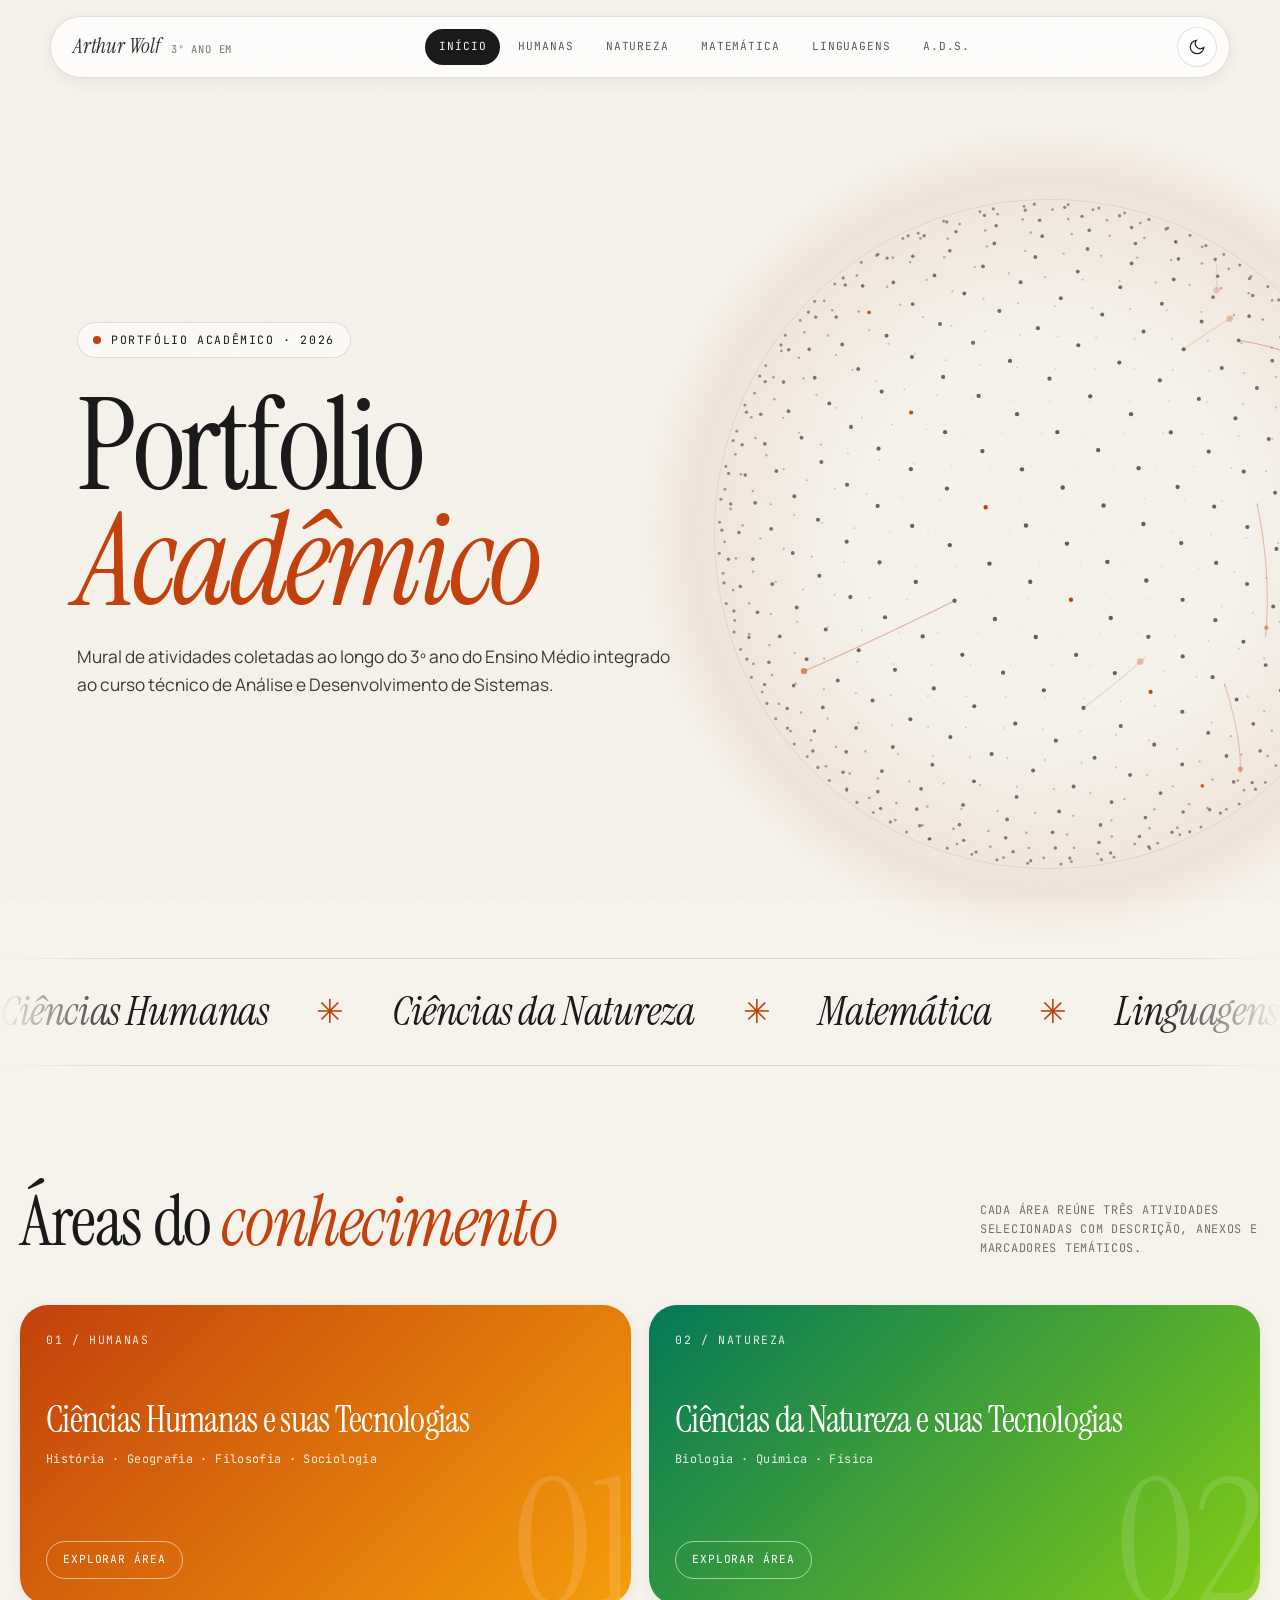
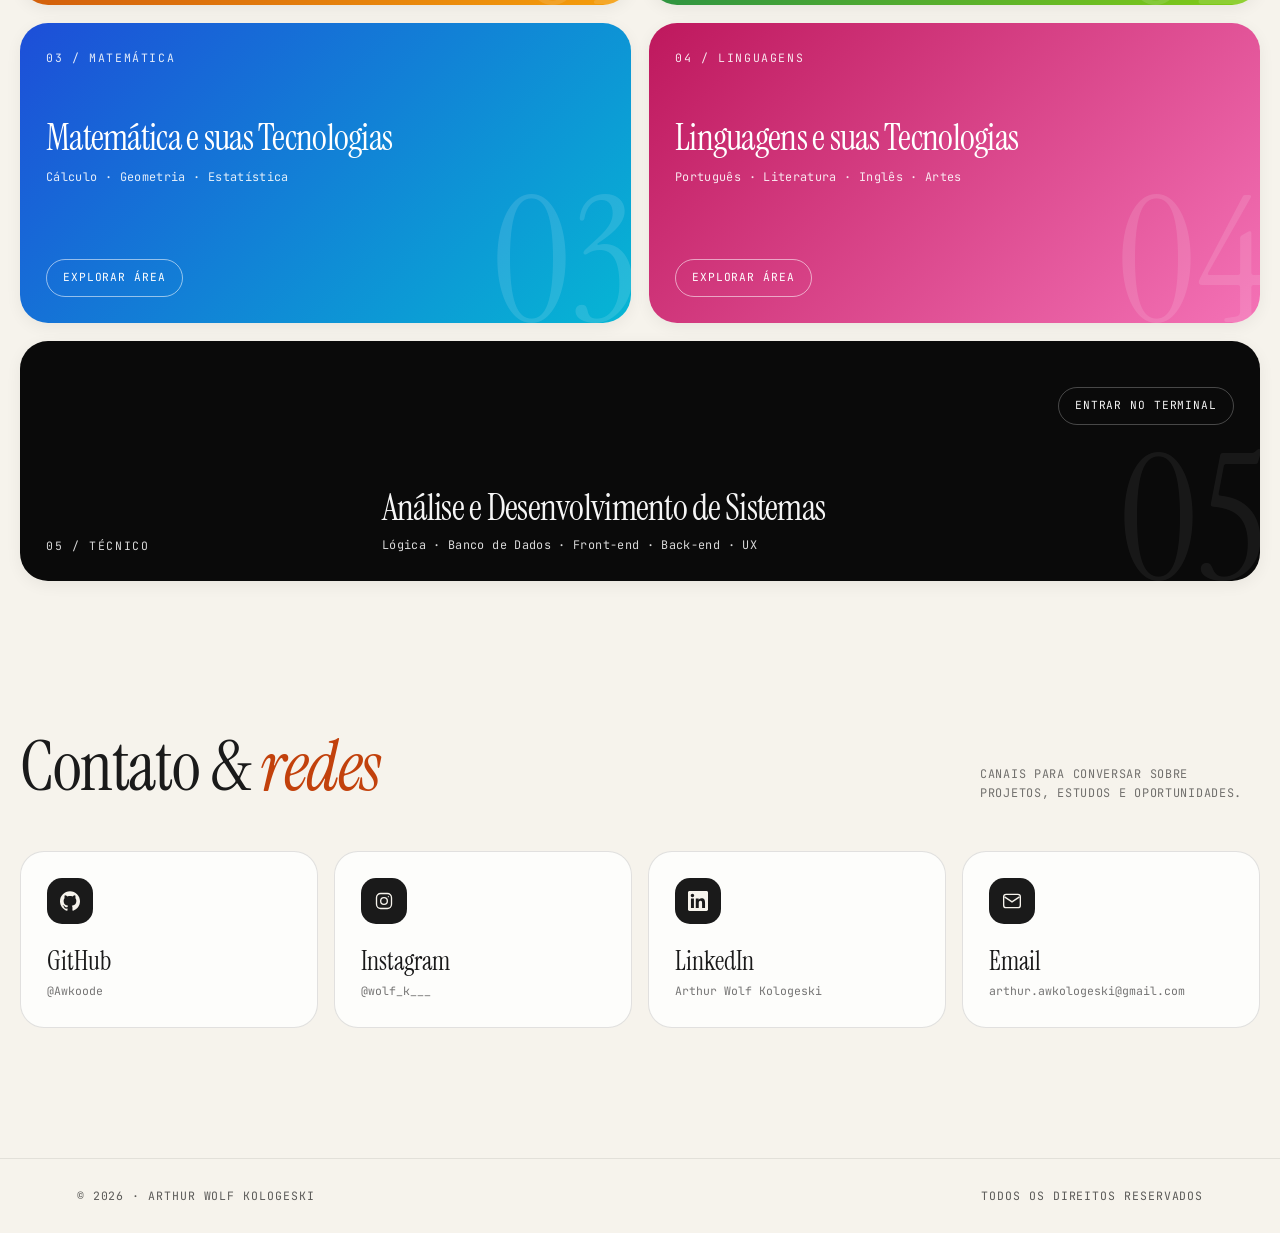
==== index.html @ 04976971 "altera" ====
<!doctype html>
<html lang="pt-BR">
<head>
<meta charset="utf-8" />
<meta name="viewport" content="width=device-width,initial-scale=1" />
<script>document.documentElement.classList.add('is-entering');</script>
<title>Portfólio — Arthur Wolf</title>
<meta name="description" content="Portfólio acadêmico do 3º ano do Ensino Médio com integração técnica em Análise e Desenvolvimento de Sistemas." />
<link rel="preconnect" href="https://fonts.googleapis.com">
<link rel="preconnect" href="https://fonts.gstatic.com" crossorigin>
<link href="https://fonts.googleapis.com/css2?family=Instrument+Serif:ital@0;1&family=Manrope:wght@300..800&family=JetBrains+Mono:wght@300..600&display=swap" rel="stylesheet">
<link rel="stylesheet" href="index.css" />
</head>
<body>
<div class="curtain" aria-hidden="true"><span></span><span></span><span></span><span></span><span></span><span></span></div>
<div class="scroll-progress" aria-hidden="true"></div>
<div class="cursor-glow" aria-hidden="true"></div>
<header class="site-header" id="header">
  <a href="index.html" class="brand"><span class="owner" style="font-family:inherit;opacity:.9">Arthur Wolf</span><span>3º ano EM</span></a>
  <button class="nav-toggle" id="nav-toggle" aria-label="Menu">[ menu ]</button>
  <nav class="nav" id="nav">
    <a href="index.html" class="active">início</a>
    <a href="humanas.html">humanas</a>
    <a href="natureza.html">natureza</a>
    <a href="matematica.html">matemática</a>
    <a href="linguagens.html">linguagens</a>
    <a href="ads.html">A.D.S.</a>
  </nav>
</header>

<main>
  <section class="hero">
    <div class="eyebrow reveal">Portfólio Acadêmico · 2026</div>
    <div id="globe-container">
    </div>
    <h1 class="reveal">Portfolio <em>Acadêmico</em><br/></h1>
    <p class="lead reveal">Mural de atividades coletadas ao longo do 3º ano do Ensino Médio integrado ao curso técnico de Análise e Desenvolvimento de Sistemas.</p>
    <div class="meta reveal">
    </div>
  </section>

  <div class="marquee" aria-hidden="true"><div class="marquee-track"><span>Ciências Humanas</span><span>Ciências da Natureza</span><span>Matemática</span><span>Linguagens</span><span>Análise e Desenvolvimento de Sistemas</span><span>Ciências Humanas</span><span>Ciências da Natureza</span><span>Matemática</span><span>Linguagens</span><span>Análise e Desenvolvimento de Sistemas</span></div></div>
  <section class="areas container">
    <div class="areas-head">
      <h2 class="reveal">Áreas do <em>conhecimento</em></h2>
      <p class="mono reveal" style="max-width:280px;opacity:.6">Cada área reúne três atividades selecionadas com descrição, anexos e marcadores temáticos.</p>
    </div>

    <div class="areas-grid">
      <a class="area-card reveal" href="humanas.html" style="--card-gradient:linear-gradient(135deg,#c2410c,#f59e0b);" data-n="01">
        <div class="num">01 / Humanas</div>
        <div>
          <h3>Ciências Humanas e suas Tecnologias</h3>
          <div class="disciplines">História · Geografia · Filosofia · Sociologia</div>
        </div>
        <span class="go">explorar área</span>
      </a>
      <a class="area-card reveal" href="natureza.html" style="--card-gradient:linear-gradient(135deg,#047857,#84cc16);" data-n="02">
        <div class="num">02 / Natureza</div>
        <div>
          <h3>Ciências da Natureza e suas Tecnologias</h3>
          <div class="disciplines">Biologia · Química · Física</div>
        </div>
        <span class="go">explorar área</span>
      </a>
      <a class="area-card reveal" href="matematica.html" style="--card-gradient:linear-gradient(135deg,#1d4ed8,#06b6d4);" data-n="03">
        <div class="num">03 / Matemática</div>
        <div>
          <h3>Matemática e suas Tecnologias</h3>
          <div class="disciplines">Cálculo · Geometria · Estatística</div>
        </div>
        <span class="go">explorar área</span>
      </a>
      <a class="area-card reveal" href="linguagens.html" style="--card-gradient:linear-gradient(135deg,#be185d,#f472b6);" data-n="04">
        <div class="num">04 / Linguagens</div>
        <div>
          <h3>Linguagens e suas Tecnologias</h3>
          <div class="disciplines">Português · Literatura · Inglês · Artes</div>
        </div>
        <span class="go">explorar área</span>
      </a>
      <a class="area-card featured reveal" href="ads.html" data-n="05">
        <div class="num">05 / Técnico</div>
        <div>
          <h3>Análise e Desenvolvimento de Sistemas</h3>
          <div class="disciplines">Lógica · Banco de Dados · Front-end · Back-end · UX</div>
        </div>
        <span class="go">entrar no terminal</span>
      </a>
    </div>
  </section>
  <section class="contact container" id="contato">
    <div class="areas-head">
      <h2 class="reveal">Contato & <em>redes</em></h2>
      <p class="mono reveal" style="max-width:280px;opacity:.6">Canais para conversar sobre projetos, estudos e oportunidades.</p>
    </div>

    <div class="contact-grid">
      <a class="contact-card reveal" href="https://github.com/Awkoode" target="_blank" rel="noopener noreferrer">
        <span class="contact-icon">
          <svg viewBox="0 0 24 24" fill="currentColor" aria-hidden="true"><path d="M12 .297c-6.63 0-12 5.373-12 12 0 5.303 3.438 9.8 8.205 11.385.6.113.82-.258.82-.577 0-.285-.01-1.04-.015-2.04-3.338.724-4.042-1.61-4.042-1.61C4.422 18.07 3.633 17.7 3.633 17.7c-1.087-.744.084-.729.084-.729 1.205.084 1.838 1.236 1.838 1.236 1.07 1.835 2.809 1.305 3.495.998.108-.776.417-1.305.76-1.605-2.665-.3-5.466-1.332-5.466-5.93 0-1.31.465-2.38 1.235-3.22-.135-.303-.54-1.523.105-3.176 0 0 1.005-.322 3.3 1.23.96-.267 1.98-.399 3-.405 1.02.006 2.04.138 3 .405 2.28-1.552 3.285-1.23 3.285-1.23.645 1.653.24 2.873.12 3.176.765.84 1.23 1.91 1.23 3.22 0 4.61-2.805 5.625-5.475 5.92.42.36.81 1.096.81 2.22 0 1.606-.015 2.896-.015 3.286 0 .315.21.69.825.57C20.565 22.092 24 17.592 24 12.297c0-6.627-5.373-12-12-12"/></svg>
        </span>
        <strong>GitHub</strong>
        <span class="handle">@Awkoode</span>
      </a>

      <a class="contact-card reveal" href="https://www.instagram.com/wolf_k___/?hl=pt-br" target="_blank" rel="noopener noreferrer">
        <span class="contact-icon">
          <svg viewBox="0 0 24 24" fill="none" stroke="currentColor" stroke-width="1.6" aria-hidden="true"><rect x="3" y="3" width="18" height="18" rx="5"/><circle cx="12" cy="12" r="4"/><circle cx="17.2" cy="6.8" r="0.7" fill="currentColor" stroke="none"/></svg>
        </span>
        <strong>Instagram</strong>
        <span class="handle">@wolf_k___</span>
      </a>

      <a class="contact-card reveal" href="https://www.linkedin.com/in/arthur-wolf-kologeski-373420368?utm_source=share_via&utm_content=profile&utm_medium=member_android" target="_blank" rel="noopener noreferrer">
        <span class="contact-icon">
          <svg viewBox="0 0 24 24" fill="currentColor" aria-hidden="true"><path d="M20.447 20.452h-3.554v-5.569c0-1.328-.027-3.037-1.852-3.037-1.853 0-2.136 1.445-2.136 2.939v5.667H9.351V9h3.414v1.561h.046c.477-.9 1.637-1.85 3.37-1.85 3.601 0 4.267 2.37 4.267 5.455v6.286zM5.337 7.433c-1.144 0-2.063-.926-2.063-2.065 0-1.138.92-2.063 2.063-2.063 1.14 0 2.064.925 2.064 2.063 0 1.139-.925 2.065-2.064 2.065zm1.782 13.019H3.555V9h3.564v11.452zM22.225 0H1.771C.792 0 0 .774 0 1.729v20.542C0 23.227.792 24 1.771 24h20.451C23.2 24 24 23.227 24 22.271V1.729C24 .774 23.2 0 22.222 0h.003z"/></svg>
        </span>
        <strong>LinkedIn</strong>
        <span class="handle">Arthur Wolf Kologeski</span>
      </a>

      <a class="contact-card reveal" href="mailto:arthur.awkologeski@gmail.com">
        <span class="contact-icon">
          <svg viewBox="0 0 24 24" fill="none" stroke="currentColor" stroke-width="1.6" aria-hidden="true"><rect x="2" y="4" width="20" height="16" rx="3"/><path d="m3 7 9 6 9-6"/></svg>
        </span>
        <strong>Email</strong>
        <span class="handle">arthur.awkologeski@gmail.com</span>
      </a>
    </div>
  </section>
</main>

<footer class="site-footer">
  <div>© 2026 · Arthur Wolf Kologeski</div>
  <div>Todos os direitos reservados</div>
</footer>

<script src="engine.js"></script>
<script src="field.js"></script>
</body>
</html>
---- index.css ----
/* =====================================================================
   Portfólio · v2 "Atelier Editorial"
   Paleta original preservada: creme #f6f3ec · tinta #1a1a1a ·
   acentos por área (humanas, natureza, matemática, linguagens, A.D.S.)
   Tipografia: Instrument Serif (display) · Manrope (texto) · JetBrains Mono
   ===================================================================== */

/* ---------- 1. Design tokens ---------- */
:root {
  --bg: #f6f3ec;
  --bg-soft: #efeadd;
  --ink: #1a1a1a;
  --ink-soft: #3a3a3a;
  --muted: #6b6b6b;
  --line: rgba(20, 20, 20, 0.12);
  --glass: rgba(255, 255, 255, 0.55);
  --glass-strong: rgba(255, 255, 255, 0.78);
  --shadow-sm: 0 4px 16px rgba(20, 20, 20, 0.06);
  --shadow-md: 0 14px 40px rgba(20, 20, 20, 0.1);
  --shadow-lg: 0 28px 70px rgba(20, 20, 20, 0.18);
  --radius: 22px;

  --font-display: "Instrument Serif", "Times New Roman", serif;
  --font-body: "Manrope", system-ui, -apple-system, "Segoe UI", sans-serif;
  --font-mono: "JetBrains Mono", ui-monospace, SFMono-Regular, Menlo, monospace;

  --ease: cubic-bezier(0.2, 0.7, 0.1, 1);
  --ease-out-expo: cubic-bezier(0.16, 1, 0.3, 1);
  --ease-spring: cubic-bezier(0.34, 1.56, 0.64, 1);

  /* Paleta por área (idêntica à original) */
  --humanas-1: #c2410c;   --humanas-2: #f59e0b;
  --natureza-1: #047857;  --natureza-2: #84cc16;
  --matematica-1: #1d4ed8; --matematica-2: #06b6d4;
  --linguagens-1: #be185d; --linguagens-2: #f472b6;

  --accent: #c2410c;
  --accent-2: #f59e0b;
}

/* ---------- 2. Reset & base ---------- */
*, *::before, *::after { box-sizing: border-box; margin: 0; padding: 0; }
html { scroll-behavior: smooth; -webkit-text-size-adjust: 100%; }
body {
  font-family: var(--font-body);
  background: var(--bg);
  color: var(--ink);
  line-height: 1.6;
  overflow-x: hidden;
  -webkit-font-smoothing: antialiased;
  transition: background-color 0.6s var(--ease), color 0.6s var(--ease);
}
a { color: inherit; text-decoration: none; }
img { max-width: 100%; display: block; }
button { font: inherit; }

/* grão de papel sobre tudo */
body::before {
  content: "";
  position: fixed;
  inset: 0;
  pointer-events: none;
  z-index: 1;
  opacity: 0.05;
  background-image: url("data:image/svg+xml;utf8,<svg xmlns='http://www.w3.org/2000/svg' width='160' height='160'><filter id='n'><feTurbulence type='fractalNoise' baseFrequency='.9' numOctaves='2' stitchTiles='stitch'/></filter><rect width='100%' height='100%' filter='url(%23n)'/></svg>");
}

h1, h2, h3, h4 { font-family: var(--font-display); font-weight: 400; letter-spacing: -0.02em; line-height: 1.02; }
.mono, .label, .tag, code {
  font-family: var(--font-mono);
  font-size: 0.74rem;
  letter-spacing: 0.06em;
  text-transform: uppercase;
}

/* ---------- 3. Camadas globais: cortina, progresso, brilho do cursor ---------- */
.curtain {
  position: fixed;
  inset: 0;
  z-index: 999;
  display: grid;
  grid-template-columns: repeat(6, 1fr);
  pointer-events: none;
}
.curtain span {
  transform: scaleY(0);
  transform-origin: bottom;
  background: linear-gradient(180deg, var(--accent), var(--accent-2));
}
.curtain span:nth-child(2n) { background: var(--ink); }
.curtain span:nth-child(3n) { background: var(--accent-2); }

.scroll-progress {
  position: fixed;
  left: 0; top: 0;
  height: 2px;
  width: 100%;
  transform-origin: 0 50%;
  transform: scaleX(0);
  background: linear-gradient(90deg, var(--accent), var(--accent-2));
  z-index: 200;
}
.cursor-glow {
  position: fixed;
  left: 0; top: 0;
  width: 460px; height: 460px;
  margin: -230px 0 0 -230px;
  border-radius: 50%;
  background: radial-gradient(closest-side, color-mix(in srgb, var(--accent) 20%, transparent), transparent 70%);
  pointer-events: none;
  z-index: 0;
  will-change: transform;
  opacity: 0.9;
}

/* ---------- 4. Cabeçalho flutuante ---------- */
.site-header {
  position: fixed;
  top: 16px;
  left: 0; right: 0;
  margin: 0 auto;
  width: min(1180px, calc(100% - 32px));
  z-index: 100;
  display: flex;
  align-items: center;
  justify-content: space-between;
  gap: 16px;
  padding: 10px 12px 10px 22px;
  border-radius: 999px;
  background: var(--glass-strong);
  backdrop-filter: blur(20px) saturate(160%);
  -webkit-backdrop-filter: blur(20px) saturate(160%);
  border: 1px solid var(--line);
  box-shadow: var(--shadow-sm);
  transition: box-shadow 0.5s var(--ease), background-color 0.5s var(--ease), transform 0.6s var(--ease-out-expo);
  animation: headerIn 1.1s var(--ease-out-expo) both 0.15s;
}
.site-header.scrolled { box-shadow: var(--shadow-md); }
.site-header.scrolled .brand { font-size: 1.15rem; }

.brand {
  display: flex;
  align-items: baseline;
  gap: 10px;
  font-family: var(--font-display);
  font-style: italic;
  font-size: 1.32rem;
  letter-spacing: -0.01em;
  transition: font-size 0.4s var(--ease);
  white-space: nowrap;
}
.brand span:not(.owner) {
  font-family: var(--font-mono);
  font-style: normal;
  font-size: 0.66rem;
  opacity: 0.6;
  text-transform: uppercase;
  letter-spacing: 0.08em;
}

.nav { display: flex; gap: 4px; position: relative; }
.nav a {
  position: relative;
  z-index: 1;
  padding: 9px 14px;
  border-radius: 999px;
  font-family: var(--font-mono);
  font-size: 0.7rem;
  text-transform: uppercase;
  letter-spacing: 0.08em;
  opacity: 0.72;
  transition: opacity 0.25s, color 0.35s var(--ease);
}
.nav a::before {
  content: "";
  position: absolute;
  inset: 0;
  z-index: -1;
  border-radius: inherit;
  background: var(--ink);
  transform: scale(0.6);
  opacity: 0;
  transition: transform 0.5s var(--ease-spring), opacity 0.3s var(--ease);
}
.nav a:hover, .nav a.active { opacity: 1; color: var(--bg); }
.nav a:hover::before, .nav a.active::before { transform: scale(1); opacity: 1; }

.nav-toggle {
  display: none;
  background: none;
  border: 1px solid var(--line);
  border-radius: 999px;
  padding: 8px 14px;
  cursor: pointer;
  font-family: var(--font-mono);
  font-size: 0.72rem;
  color: var(--ink);
}

.theme-controls { display: flex; align-items: center; }
.theme-toggle {
  width: 40px; height: 40px;
  border-radius: 50%;
  border: 1px solid var(--line);
  background: var(--glass);
  color: var(--ink);
  display: grid;
  place-items: center;
  cursor: pointer;
  transition: transform 0.6s var(--ease-spring), border-color 0.3s;
}
.theme-toggle:hover { transform: rotate(22deg); border-color: var(--accent); }
.theme-toggle svg { width: 18px; height: 18px; transition: transform 0.6s var(--ease-spring); }
.theme-toggle .icon-sun { display: none; }
body.dark .theme-toggle .icon-sun { display: block; }
body.dark .theme-toggle .icon-moon { display: none; }
.theme-anim, .theme-anim * { transition: background-color 0.6s var(--ease), color 0.6s var(--ease), border-color 0.6s var(--ease) !important; }

/* ---------- 5. Main & utilitários ---------- */
main { padding-top: 120px; position: relative; z-index: 2; }
.container { max-width: 1240px; margin: 0 auto; padding: 0 6vw; }

/* ---------- 6. Hero (página inicial) ---------- */
.hero {
  position: relative;
  isolation: isolate;
  min-height: 92vh;
  display: flex;
  flex-direction: column;
  justify-content: center;
  padding: 40px 6vw 60px;
}
#globe-container {
  position: absolute;
  right: -14vw;
  top: 50%;
  transform: translateY(-50%);
  width: min(80vw, 820px);
  height: min(80vw, 820px);
  z-index: -1;
  pointer-events: none;
  opacity: 0;
  animation: fadeIn 2.2s var(--ease) 0.5s forwards;
}
#globe-container canvas { width: 100%; height: 100%; display: block; }

.eyebrow {
  display: inline-flex;
  align-items: center;
  gap: 10px;
  width: max-content;
  padding: 8px 15px;
  border: 1px solid var(--line);
  border-radius: 999px;
  background: var(--glass);
  font-family: var(--font-mono);
  font-size: 0.72rem;
  text-transform: uppercase;
  letter-spacing: 0.14em;
}
.eyebrow::before {
  content: "";
  width: 8px; height: 8px;
  border-radius: 50%;
  background: var(--accent);
  animation: pulse 2.4s infinite;
}

.hero h1 {
  font-size: clamp(3.6rem, 10vw, 9rem);
  line-height: 0.9;
  letter-spacing: -0.035em;
  margin: 30px 0 24px;
  max-width: 11ch;
}
.hero h1 em { font-style: italic; color: var(--accent); }
.lead {
  font-size: clamp(1rem, 1.35vw, 1.2rem);
  max-width: 54ch;
  color: var(--ink-soft);
}
.hero .meta { margin-top: 28px; }

/* split text (cada letra entra em cascata) */
.split-h { opacity: 1 !important; transform: none !important; filter: none !important; }
.w { display: inline-block; white-space: nowrap; }
.ch { display: inline-block; opacity: 0; transform: translateY(110%) rotate(6deg); }
.split-h.in .ch {
  animation: charIn 1.1s var(--ease-out-expo) both;
  animation-delay: calc(var(--i) * 34ms + 180ms);
}

/* faixa de disciplinas em marquee */
.marquee {
  overflow: hidden;
  margin-top: 10px;
  padding: 20px 0;
  border-block: 1px solid var(--line);
  mask-image: linear-gradient(90deg, transparent, #000 10%, #000 90%, transparent);
  -webkit-mask-image: linear-gradient(90deg, transparent, #000 10%, #000 90%, transparent);
}
.marquee-track {
  display: flex;
  width: max-content;
  animation: marquee 34s linear infinite;
  font-family: var(--font-display);
  font-style: italic;
  font-size: clamp(1.7rem, 3.2vw, 2.7rem);
  letter-spacing: -0.01em;
}
.marquee-track span {
  display: flex;
  align-items: center;
  gap: 48px;
  padding-right: 48px;
  white-space: nowrap;
}
.marquee-track span::after { content: "✳"; font-style: normal; color: var(--accent); font-size: 0.8em; }
.marquee:hover .marquee-track { animation-play-state: paused; }

/* ---------- 7. Áreas (bento) ---------- */
.areas { padding: 120px 0 40px; }
.areas-head {
  display: flex;
  justify-content: space-between;
  align-items: flex-end;
  flex-wrap: wrap;
  gap: 24px;
  margin-bottom: 48px;
}
.areas-head h2 { font-size: clamp(2.6rem, 5.5vw, 4.6rem); }
.areas-head h2 em { font-style: italic; color: var(--accent); }
.areas-head .mono { max-width: 300px; opacity: 0.6; }

.areas-grid {
  display: grid;
  grid-template-columns: repeat(6, 1fr);
  gap: 18px;
}
.area-card {
  position: relative;
  isolation: isolate;
  grid-column: span 3;
  min-height: 300px;
  padding: 26px;
  border-radius: 28px;
  overflow: hidden;
  color: #fff;
  background: var(--card-gradient, linear-gradient(135deg, #c2410c, #f59e0b));
  display: flex;
  flex-direction: column;
  justify-content: space-between;
  box-shadow: var(--shadow-sm);
  transition: transform 0.7s var(--ease-out-expo), box-shadow 0.7s var(--ease);
}
.area-card::before {
  content: "";
  position: absolute;
  inset: 0;
  z-index: -1;
  opacity: 0;
  background: radial-gradient(420px circle at var(--mx, 50%) var(--my, 50%), rgba(255, 255, 255, 0.38), transparent 60%);
  transition: opacity 0.5s var(--ease);
}
.area-card::after {
  content: attr(data-n);
  position: absolute;
  right: -6px;
  bottom: -28px;
  z-index: -1;
  font-family: var(--font-display);
  font-size: 11rem;
  line-height: 1;
  color: rgba(255, 255, 255, 0.12);
  transition: transform 1s var(--ease-out-expo);
}
.area-card:hover { transform: translateY(-6px); box-shadow: var(--shadow-lg); }
.area-card:hover::before { opacity: 1; }
.area-card:hover::after { transform: translateX(-10px) scale(1.06); }
.area-card .num {
  font-family: var(--font-mono);
  font-size: 0.72rem;
  letter-spacing: 0.14em;
  text-transform: uppercase;
  opacity: 0.88;
}
.area-card h3 { font-size: clamp(1.8rem, 2.8vw, 2.5rem); line-height: 1.02; margin: auto 0 12px; }
.area-card .disciplines { font-family: var(--font-mono); font-size: 0.74rem; opacity: 0.88; letter-spacing: 0.03em; }
.area-card .go {
  align-self: flex-start;
  margin-top: 20px;
  padding: 9px 16px;
  border: 1px solid rgba(255, 255, 255, 0.55);
  border-radius: 999px;
  font-family: var(--font-mono);
  font-size: 0.7rem;
  text-transform: uppercase;
  letter-spacing: 0.08em;
  transition: background-color 0.4s var(--ease), color 0.4s var(--ease), transform 0.5s var(--ease-spring);
}
.area-card:hover .go { background: #fff; color: #111; transform: translateX(4px); }

.area-card.featured {
  grid-column: span 6;
  min-height: 240px;
  flex-direction: row;
  align-items: flex-end;
  background: #0a0a0a;
  color: #f5f5f5;
}
.area-card.featured h3 { margin: 0 0 10px; }
.area-card.featured::before { background: radial-gradient(520px circle at var(--mx, 50%) var(--my, 50%), rgba(34, 211, 238, 0.28), transparent 60%); }
.area-card.featured::after { color: rgba(255, 255, 255, 0.06); }
.area-card.featured .go { border-color: rgba(255, 255, 255, 0.25); }
.area-card.featured:hover .go { background: linear-gradient(90deg, #22d3ee, #a78bfa, #f472b6); color: #0a0a0a; }
.area-card.featured > div { max-width: 60ch; }

/* ---------- 8. Contato ---------- */
.contact { padding: 110px 0 130px; }
.contact-grid {
  display: grid;
  grid-template-columns: repeat(4, 1fr);
  gap: 16px;
}
.contact-card {
  position: relative;
  display: flex;
  flex-direction: column;
  gap: 6px;
  padding: 26px;
  border-radius: 24px;
  overflow: hidden;
  background: var(--glass-strong);
  border: 1px solid var(--line);
  transition: transform 0.6s var(--ease-out-expo), border-color 0.4s, box-shadow 0.6s var(--ease);
}
.contact-card::before {
  content: "";
  position: absolute;
  inset: 0;
  z-index: 0;
  opacity: 0;
  background: radial-gradient(260px circle at var(--mx, 50%) var(--my, 50%), color-mix(in srgb, var(--accent) 22%, transparent), transparent 70%);
  transition: opacity 0.4s;
}
.contact-card > * { position: relative; z-index: 1; }
.contact-card:hover { transform: translateY(-5px); border-color: var(--accent); box-shadow: var(--shadow-md); }
.contact-card:hover::before { opacity: 1; }
.contact-icon {
  display: grid;
  place-items: center;
  width: 46px; height: 46px;
  margin-bottom: 18px;
  border-radius: 15px;
  background: var(--ink);
  color: var(--bg);
  transition: transform 0.6s var(--ease-spring);
}
.contact-icon svg { width: 20px; height: 20px; }
.contact-card:hover .contact-icon { transform: rotate(-10deg) scale(1.08); }
.contact-card strong { font-family: var(--font-display); font-weight: 400; font-size: 1.6rem; line-height: 1.1; }
.handle { font-family: var(--font-mono); font-size: 0.72rem; opacity: 0.6; overflow-wrap: anywhere; }

/* ---------- 9. Rodapé ---------- */
.site-footer {
  position: relative;
  z-index: 2;
  display: flex;
  justify-content: space-between;
  flex-wrap: wrap;
  gap: 12px;
  padding: 28px 6vw;
  border-top: 1px solid var(--line);
  font-family: var(--font-mono);
  font-size: 0.72rem;
  text-transform: uppercase;
  letter-spacing: 0.08em;
  opacity: 0.7;
}

/* ---------- 10. Banner das páginas de área ---------- */
.page-banner {
  position: relative;
  isolation: isolate;
  min-height: 62vh;
  padding: 40px 6vw 70px;
  display: flex;
  flex-direction: column;
  justify-content: center;
}
.page-banner::before {
  content: "";
  position: absolute;
  right: -12vw;
  top: -18vw;
  width: 62vw;
  height: 62vw;
  max-width: 860px;
  max-height: 860px;
  border-radius: 50%;
  background: var(--banner-gradient, linear-gradient(135deg, #c2410c, #f59e0b));
  opacity: 0.14;
  filter: blur(48px);
  z-index: -2;
  animation: blob 16s ease-in-out infinite alternate;
}
.page-banner #globe-container {
  position: absolute;
  right: -6vw;
  top: -6vw;
  transform: none;
  width: min(58vw, 560px);
  height: min(58vw, 560px);
  z-index: -1;
  animation-delay: 0.9s;
}
.crumb {
  width: max-content;
  padding: 7px 13px;
  border: 1px solid var(--line);
  border-radius: 999px;
  background: var(--glass);
  font-family: var(--font-mono);
  font-size: 0.7rem;
  text-transform: uppercase;
  letter-spacing: 0.1em;
}
.crumb a { transition: color 0.3s; }
.crumb a:hover { color: var(--accent); }
.page-banner h1 {
  font-size: clamp(3.2rem, 8.5vw, 7.6rem);
  line-height: 0.92;
  letter-spacing: -0.035em;
  max-width: 13ch;
  margin: 22px 0 22px;
}
.page-banner p.lead { max-width: 50ch; }
.disciplines-row { display: flex; flex-wrap: wrap; gap: 10px; margin-top: 28px; }
.chip {
  padding: 9px 16px;
  border: 1px solid var(--line);
  border-radius: 999px;
  background: var(--glass);
  font-family: var(--font-mono);
  font-size: 0.72rem;
  text-transform: uppercase;
  letter-spacing: 0.08em;
  transition: transform 0.5s var(--ease-spring), border-color 0.3s, color 0.3s, background-color 0.3s;
}
.chip:hover { transform: translateY(-3px); border-color: var(--accent); color: var(--accent); background: #fff; }
body.dark .chip:hover { background: rgba(255, 255, 255, 0.06); }

/* ---------- 11. Abas (trimestres / áreas) ---------- */
.trimester-filter { display: flex; justify-content: center; padding: 10px 0 6px; }
.trimester-buttons,
.area-buttons {
  position: relative;
  display: inline-flex;
  flex-wrap: wrap;
  gap: 4px;
  padding: 6px;
  border-radius: 999px;
  background: var(--glass-strong);
  border: 1px solid var(--line);
  box-shadow: var(--shadow-sm);
  backdrop-filter: blur(14px);
}
.tab-indicator {
  position: absolute;
  top: 6px; bottom: 6px; left: 0;
  width: 0;
  border-radius: 999px;
  background: var(--accent);
  z-index: 0;
  transition: transform 0.7s var(--ease-spring), width 0.6s var(--ease-out-expo), background-color 0.5s;
}
.trimester-tab,
.area-tab {
  position: relative;
  z-index: 1;
  appearance: none;
  border: 0;
  background: transparent;
  color: var(--ink);
  padding: 12px 20px;
  border-radius: 999px;
  font-family: var(--font-mono);
  font-size: 0.8rem;
  letter-spacing: 0.02em;
  cursor: pointer;
  transition: color 0.45s var(--ease), transform 0.4s var(--ease);
}
.trimester-tab:hover:not(.active),
.area-tab:hover:not(.active) { transform: translateY(-1px); }
.trimester-tab.active,
.area-tab.active { color: #fff; }

.trimestre,
.trimester-section,
.area-section { display: none; }
.trimestre.active,
.trimester-section.active,
.area-section.active { display: block; }
.trimestre.is-leaving,
.trimester-section.is-leaving,
.area-section.is-leaving { display: block; animation: sectionOut 0.32s var(--ease) forwards; pointer-events: none; }

/* ---------- 12. Atividades (cards) ---------- */
.activities {
  display: flex;
  flex-direction: column;
  gap: 40px;
  padding: 16px 0 50px;
  max-width: 1040px;
  margin: 0 auto;
}
.activity {
  --mx: 50%;
  --my: 50%;
  position: relative;
  isolation: isolate;
  display: flex;
  flex-direction: column;
  min-height: 50vh;
  margin: 0 1rem;
  border-radius: 30px;
  background: var(--glass-strong);
  border: 1px solid var(--line);
  box-shadow: var(--shadow-sm);
  overflow: visible;
  transition: transform 0.8s var(--ease-out-expo), box-shadow 0.8s var(--ease), border-color 0.6s;
}
.activity:hover { box-shadow: var(--shadow-lg); border-color: color-mix(in srgb, var(--accent) 30%, transparent); }
.activity::before {
  content: "";
  position: absolute;
  inset: 0;
  z-index: -1;
  border-radius: inherit;
  opacity: 0;
  background: radial-gradient(600px circle at var(--mx) var(--my), color-mix(in srgb, var(--accent) 10%, transparent), transparent 60%);
  transition: opacity 0.6s var(--ease);
  pointer-events: none;
}
.activity:hover::before { opacity: 1; }
/* linha de gradiente que se desenha ao entrar */
.activity::after {
  content: "";
  position: absolute;
  left: 30px; right: 30px; top: -1px;
  height: 3px;
  border-radius: 3px;
  background: linear-gradient(90deg, var(--accent), var(--accent-2));
  transform: scaleX(0);
  transform-origin: left;
  transition: transform 1.3s var(--ease-out-expo);
}
.activity.in::after { transform: scaleX(1); }
.activity--gallery { overflow: visible; }

.activity .image {
  position: relative;
  flex: 1 1 65%;
  min-height: 24vh;
  overflow: hidden;
  border-radius: 30px 30px 0 0;
  background: color-mix(in srgb, var(--accent) 6%, transparent);
}
.activity .image img {
  width: 100%;
  height: 100%;
  object-fit: cover;
  transition: transform 1.4s var(--ease-out-expo), filter 0.8s;
}
.activity:hover .image img { transform: scale(1.045); }
.activity .image > div { margin: 0 !important; border-radius: 0 !important; }
.activity iframe {
  width: 100%;
  min-height: 420px;
  border: 0;
  background: #fff;
  border-radius: 0;
}
.activity .aifreime,
.activity .doque,
.activity .video { min-height: 460px; }

.activity .content { padding: 28px 30px 30px; }
.activity .head {
  display: flex;
  justify-content: space-between;
  align-items: center;
  flex-wrap: wrap;
  gap: 12px;
  margin-bottom: 14px;
  font-family: var(--font-mono);
  font-size: 0.72rem;
  text-transform: uppercase;
  letter-spacing: 0.1em;
  opacity: 0.8;
}
.activity h3 {
  font-size: clamp(1.9rem, 3.4vw, 2.8rem);
  line-height: 1.02;
  margin-bottom: 12px;
}
.activity p {
  max-width: 72ch;
  margin-bottom: 18px;
  font-size: 1rem;
  color: var(--ink-soft);
}
.activity .tags { display: flex; flex-wrap: wrap; gap: 8px; margin-bottom: 20px; }
.tag {
  padding: 6px 12px;
  border: 1px solid var(--line);
  border-radius: 999px;
  background: var(--glass);
  font-size: 0.66rem;
}
.tag a { color: inherit; }
.tag a:hover { color: var(--accent); }

.open-popup {
  appearance: none;
  position: relative;
  z-index: 10;
  padding: 11px 19px;
  border: 1px solid var(--ink);
  border-radius: 999px;
  background: transparent;
  color: var(--ink);
  font-family: var(--font-mono);
  font-size: 0.72rem;
  text-transform: uppercase;
  letter-spacing: 0.08em;
  cursor: pointer;
  transition: background-color 0.4s var(--ease), color 0.4s var(--ease), transform 0.5s var(--ease-spring), border-color 0.4s;
}
.open-popup:hover { background: var(--ink); color: var(--bg); transform: translateY(-2px); }
.open-popup:active { transform: scale(0.97); }
.open-popup[aria-expanded="true"] { background: var(--accent); border-color: var(--accent); color: #fff; }

/* popup: revela com uma máscara que desce */
.activity .popup {
  position: absolute;
  left: 0; right: 0;
  top: calc(100% + 10px);
  z-index: 100;
  opacity: 0;
  transform: translateY(-14px) scale(0.97);
  transform-origin: top center;
  clip-path: inset(0 0 100% 0 round 22px);
  pointer-events: none;
  transition: clip-path 0.75s var(--ease-out-expo), transform 0.7s var(--ease-spring), opacity 0.45s var(--ease);
}
.activity .popup .popup-body {
  display: flex;
  flex-direction: column;
  gap: 10px;
  padding: 22px 24px;
  border-radius: 22px;
  background: var(--glass-strong);
  backdrop-filter: blur(20px);
  -webkit-backdrop-filter: blur(20px);
  border: 1px solid var(--line);
  box-shadow: var(--shadow-lg);
  color: var(--ink);
  font-size: 0.93rem;
}
.activity .popup .popup-body h2 { font-size: 1.6rem; }
.activity .popup .popup-body p { margin: 0; font-size: 0.93rem; }
.activity .popup .close-popup {
  align-self: flex-end;
  background: transparent;
  border: 0;
  color: var(--muted);
  font-family: var(--font-mono);
  font-size: 0.7rem;
  text-transform: uppercase;
  letter-spacing: 0.08em;
  cursor: pointer;
  transition: color 0.3s;
}
.activity .popup .close-popup:hover { color: var(--accent); }
.activity.show-popup {
  z-index: 50;
}
.activity.show-popup .popup {
  opacity: 1;
  transform: none;
  clip-path: inset(0 0 0 0 round 22px);
  pointer-events: auto;
}
.activity.show-popup .popup-body > * { animation: fadeUp 0.7s var(--ease-out-expo) both; }
.activity.show-popup .popup-body > *:nth-child(2) { animation-delay: 0.12s; }
.activity.show-popup .popup-body > *:nth-child(3) { animation-delay: 0.22s; }

/* galeria lateral */
.gallery { position: relative; min-height: 340px; }
.gallery-frame {
  width: 100%;
  height: 100%;
  min-height: 420px;
  border: 0;
  display: block;
  transition: opacity 0.35s var(--ease), filter 0.35s var(--ease);
}
.gallery-frame.swap { opacity: 0.2; filter: blur(6px); }
.gallery-nav {
  position: absolute;
  left: 16px; bottom: 16px;
  display: flex;
  gap: 6px;
  padding: 6px;
  border-radius: 999px;
  background: var(--glass-strong);
  border: 1px solid var(--line);
  backdrop-filter: blur(14px);
  -webkit-backdrop-filter: blur(14px);
}
.gallery-btn {
  appearance: none;
  width: 36px; height: 36px;
  border: 0;
  border-radius: 50%;
  background: transparent;
  color: var(--ink);
  font-family: var(--font-mono);
  font-size: 0.72rem;
  cursor: pointer;
  transition: background-color 0.35s, color 0.35s, transform 0.5s var(--ease-spring);
}
.gallery-btn:hover { transform: scale(1.12); }
.gallery-btn.active { background: var(--accent); color: #fff; transform: scale(1.1); }

.link-input {
  width: 100%;
  padding: 11px 15px;
  border: 1px solid var(--line);
  border-radius: 12px;
  background: rgba(255, 255, 255, 0.4);
  color: var(--ink);
  font-family: var(--font-mono);
  font-size: 0.78rem;
  outline: none;
  transition: border-color 0.3s, background-color 0.3s, box-shadow 0.3s;
}
.link-input:focus {
  border-color: var(--accent);
  background: #fff;
  box-shadow: 0 0 0 4px color-mix(in srgb, var(--accent) 14%, transparent);
}

.activities-empty {
  min-height: 18rem;
  display: grid;
  place-items: center;
  margin: 0 1rem;
  border-radius: 28px;
  border: 1px dashed color-mix(in srgb, var(--accent) 45%, transparent);
  background: repeating-linear-gradient(45deg, transparent 0 16px, color-mix(in srgb, var(--accent) 5%, transparent) 16px 17px), var(--glass);
}
.placeholder {
  color: var(--muted);
  font-family: var(--font-mono);
  text-transform: uppercase;
  letter-spacing: 0.12em;
}

/* ---------- 13. Sistema de reveal (entrada de cada elemento) ---------- */
.reveal {
  opacity: 0;
  transform: translate3d(0, 56px, 0);
  filter: blur(10px);
  transition: opacity 1s var(--ease-out-expo), transform 1.15s var(--ease-out-expo), filter 0.9s var(--ease);
  will-change: opacity, transform;
}
.reveal[data-v="left"]  { transform: translate3d(-80px, 0, 0); }
.reveal[data-v="right"] { transform: translate3d(80px, 0, 0); }
.reveal[data-v="scale"] { transform: scale(0.9); }
.reveal[data-v="rise"]  { transform: translate3d(0, 120px, 0) rotate(2.5deg); }
.reveal.in { opacity: 1; transform: none; filter: none; }

/* ---------- 14. Modo escuro (paleta original) ---------- */
body.dark {
  --bg: #131313;
  --bg-soft: #1b1b1b;
  --ink: #f1ede4;
  --ink-soft: #cfcbc2;
  --muted: #98938a;
  --line: rgba(255, 255, 255, 0.14);
  --glass: rgba(255, 255, 255, 0.05);
  --glass-strong: rgba(28, 28, 28, 0.85);
}
body.dark .site-header { background: rgba(28, 28, 28, 0.85); }
body.dark .activity h3 { color: #fff; }
body.dark .activity p { color: rgba(255, 255, 255, 0.85); }
body.dark .link-input { background: var(--glass); color: var(--ink); }
body.dark .link-input:focus { background: rgba(255, 255, 255, 0.07); }
body.dark .gallery-btn.active { color: #fff; }
body.dark .activities-empty { background: repeating-linear-gradient(45deg, transparent 0 16px, rgba(255, 255, 255, 0.03) 16px 17px); }
body.dark .open-popup:hover { color: var(--bg); }

/* ---------- 15. Keyframes ---------- */
@keyframes curtainOut { from { transform: scaleY(1); transform-origin: top; } to { transform: scaleY(0); transform-origin: top; } }
@keyframes curtainIn  { from { transform: scaleY(0); transform-origin: bottom; } to { transform: scaleY(1); transform-origin: bottom; } }
@keyframes headerIn   { from { opacity: 0; transform: translateY(-140%); } to { opacity: 1; transform: none; } }
@keyframes pageIn     { from { opacity: 0; transform: translateY(28px) scale(0.99); } to { opacity: 1; transform: none; } }
@keyframes pageOut    { to { opacity: 0; transform: translateY(-26px) scale(0.985); filter: blur(6px); } }
@keyframes sectionOut { to { opacity: 0; transform: translateY(-18px) scale(0.99); filter: blur(4px); } }
@keyframes charIn     { from { opacity: 0; transform: translateY(110%) rotate(6deg); } to { opacity: 1; transform: none; } }
@keyframes fadeUp     { from { opacity: 0; transform: translateY(16px); } to { opacity: 1; transform: none; } }
@keyframes fadeIn     { to { opacity: 1; } }
@keyframes marquee    { to { transform: translateX(-50%); } }
@keyframes pulse {
  0%   { box-shadow: 0 0 0 0 color-mix(in srgb, var(--accent) 60%, transparent); }
  70%  { box-shadow: 0 0 0 10px transparent; }
  100% { box-shadow: 0 0 0 0 transparent; }
}
@keyframes blob {
  from { transform: translate(0, 0) scale(1) rotate(0deg); }
  to   { transform: translate(-6%, 4%) scale(1.08) rotate(8deg); }
}

/* transições de página: entrada (cortina sobe) e saída (cortina desce) */
.curtain span { animation: none; }
html.is-entering .curtain span {
  transform: scaleY(1);
  transform-origin: top;
  animation: curtainOut 1s var(--ease-out-expo) forwards;
  animation-delay: calc(var(--i, 0) * 70ms);
}
html.is-entering .curtain span:nth-child(1) { --i: 0; }
html.is-entering .curtain span:nth-child(2) { --i: 1; }
html.is-entering .curtain span:nth-child(3) { --i: 2; }
html.is-entering .curtain span:nth-child(4) { --i: 3; }
html.is-entering .curtain span:nth-child(5) { --i: 4; }
html.is-entering .curtain span:nth-child(6) { --i: 5; }
html.is-leaving .curtain span {
  transform: scaleY(0);
  animation: curtainIn 0.6s var(--ease) forwards;
  animation-delay: calc(var(--i, 0) * 55ms);
}
html.is-leaving .curtain span:nth-child(1) { --i: 0; }
html.is-leaving .curtain span:nth-child(2) { --i: 1; }
html.is-leaving .curtain span:nth-child(3) { --i: 2; }
html.is-leaving .curtain span:nth-child(4) { --i: 3; }
html.is-leaving .curtain span:nth-child(5) { --i: 4; }
html.is-leaving .curtain span:nth-child(6) { --i: 5; }
html.is-entering main { animation: pageIn 1s var(--ease-out-expo) 0.3s both; }
html.is-leaving main  { animation: pageOut 0.6s var(--ease) forwards; }
html.is-leaving .site-header { opacity: 0; transition: opacity 0.4s var(--ease); }

/* ---------- 16. Responsivo ---------- */
@media (max-width: 1000px) {
  .areas-grid { grid-template-columns: repeat(2, 1fr); }
  .area-card, .area-card:nth-child(-n+2), .area-card.featured { grid-column: span 1; }
  .area-card.featured { grid-column: span 2; }
  .contact-grid { grid-template-columns: repeat(2, 1fr); }
}
@media (max-width: 900px) {
  .nav-toggle { display: inline-block; }
  .nav {
    display: none;
    position: absolute;
    top: calc(100% + 10px);
    left: 0; right: 0;
    flex-direction: column;
    padding: 12px;
    gap: 4px;
    border-radius: 22px;
    background: var(--glass-strong);
    border: 1px solid var(--line);
    backdrop-filter: blur(20px);
    box-shadow: var(--shadow-md);
  }
  .nav.open { display: flex; animation: dropIn 0.45s var(--ease-out-expo); }
  .nav a { padding: 12px 16px; }
  .hero { min-height: 84vh; }
  #globe-container { right: -40vw; opacity: 0.55; }
  .page-banner #globe-container { opacity: 0.45; }
  .activity .popup { position: relative; top: 0; margin-top: 12px; transform: none; clip-path: none; opacity: 0; display: none; }
  .activity.show-popup .popup { display: block; opacity: 1; pointer-events: auto; }
  .activity .popup .popup-body { box-shadow: none; }
}
@media (max-width: 640px) {
  .areas-grid { grid-template-columns: 1fr; }
  .area-card, .area-card.featured { grid-column: span 1; }
  .area-card.featured { flex-direction: column; align-items: flex-start; }
  .contact-grid { grid-template-columns: 1fr; }
  .brand span:not(.owner) { display: none; }
  .trimester-tab, .area-tab { padding: 10px 14px; font-size: 0.74rem; }
  .activity { margin: 0 0.5rem; }
  .activity .content { padding: 22px 20px 24px; }
  .gallery-frame { min-height: 320px; }
  .gallery-nav { left: 50%; transform: translateX(-50%); }
}
@keyframes dropIn { from { opacity: 0; transform: translateY(-10px) scale(0.98); } to { opacity: 1; transform: none; } }

/* ---------- 17. Acessibilidade: menos movimento ---------- */
@media (prefers-reduced-motion: reduce) {
  *, *::before, *::after {
    animation-duration: 0.01ms !important;
    animation-iteration-count: 1 !important;
    transition-duration: 0.01ms !important;
    scroll-behavior: auto !important;
  }
  .reveal { opacity: 1; transform: none; filter: none; }
  .ch { opacity: 1; transform: none; }
  .curtain { display: none; }
  .marquee-track { animation: none; }
}
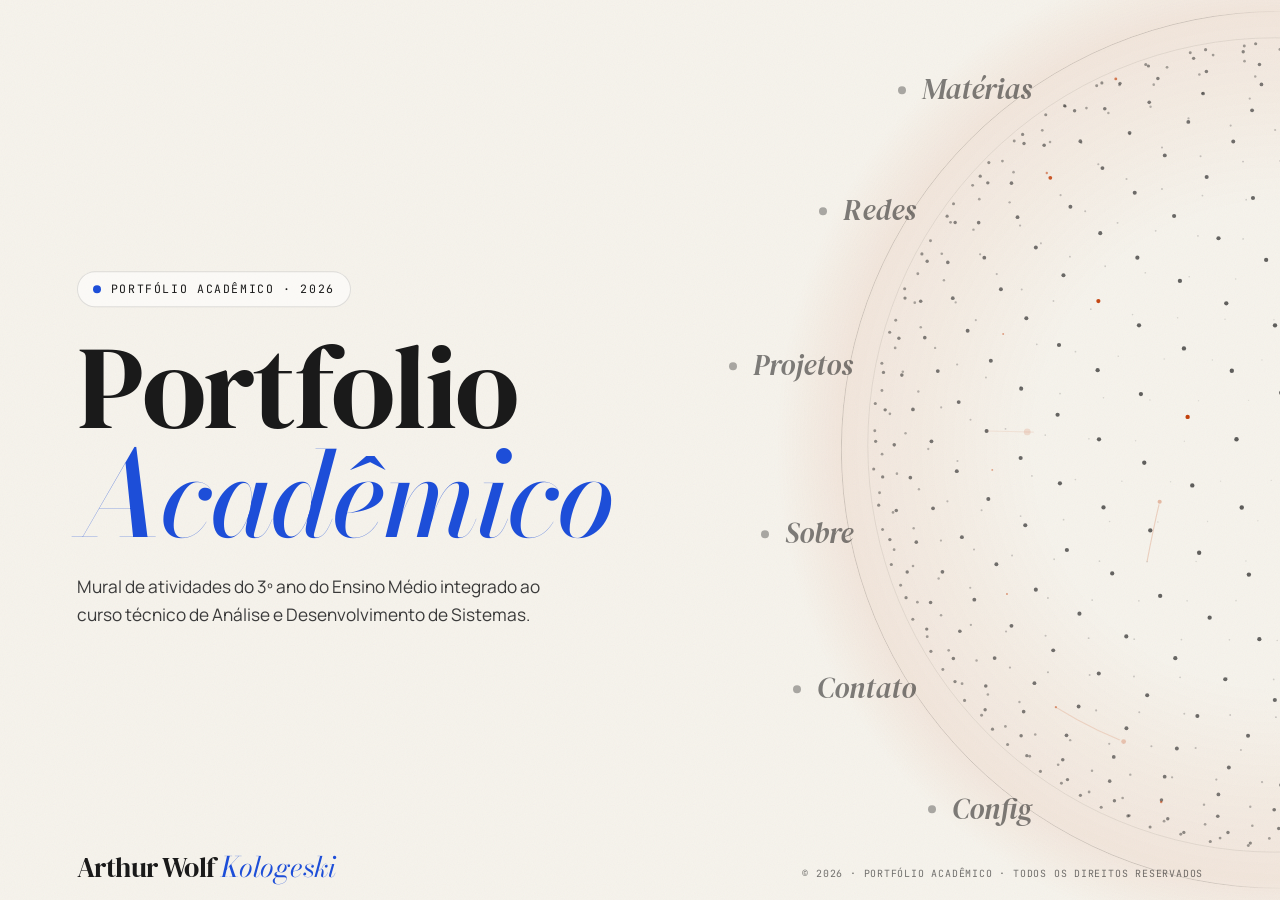
==== commit 07b46c60: "alteracoes design" ====
--- a/index.html
+++ b/index.html
@@ -8,44 +8,62 @@
 <meta name="description" content="Portfólio acadêmico do 3º ano do Ensino Médio com integração técnica em Análise e Desenvolvimento de Sistemas." />
 <link rel="preconnect" href="https://fonts.googleapis.com">
 <link rel="preconnect" href="https://fonts.gstatic.com" crossorigin>
-<link href="https://fonts.googleapis.com/css2?family=Instrument+Serif:ital@0;1&family=Manrope:wght@300..800&family=JetBrains+Mono:wght@300..600&display=swap" rel="stylesheet">
+<link href="https://fonts.googleapis.com/css2?family=DM+Serif+Display:ital@0;1&family=Bodoni+Moda:ital,wght@1,400..700&family=Manrope:wght@300..800&family=JetBrains+Mono:wght@300..600&display=swap" rel="stylesheet">
 <link rel="stylesheet" href="index.css" />
 </head>
-<body>
+<body class="home">
+<div id="bg-layer" aria-hidden="true"></div>
 <div class="curtain" aria-hidden="true"><span></span><span></span><span></span><span></span><span></span><span></span></div>
 <div class="scroll-progress" aria-hidden="true"></div>
 <div class="cursor-glow" aria-hidden="true"></div>
-<header class="site-header" id="header">
-  <a href="index.html" class="brand"><span class="owner" style="font-family:inherit;opacity:.9">Arthur Wolf</span><span>3º ano EM</span></a>
-  <button class="nav-toggle" id="nav-toggle" aria-label="Menu">[ menu ]</button>
-  <nav class="nav" id="nav">
-    <a href="index.html" class="active">início</a>
-    <a href="humanas.html">humanas</a>
-    <a href="natureza.html">natureza</a>
-    <a href="matematica.html">matemática</a>
-    <a href="linguagens.html">linguagens</a>
-    <a href="ads.html">A.D.S.</a>
+
+<main class="home-main">
+
+  <!-- ===================== INÍCIO: globo + seletor ===================== -->
+  <section class="hero" id="inicio">
+    <div id="globe-container" aria-hidden="true"></div>
+
+    <section class="home-intro">
+      <div class="eyebrow">Portfólio Acadêmico · 2026</div>
+      <h1 class="reveal">Portfolio <em>Acadêmico</em></h1>
+      <p class="lead">Mural de atividades do 3º ano do Ensino Médio integrado ao curso técnico de Análise e Desenvolvimento de Sistemas.</p>
+    </section>
+
+    <div class="orbit" aria-hidden="true"></div>
+
+    <nav class="ring-nav" id="ring-nav" aria-label="Seções do portfólio">
+      <a href="#sec-materias" class="ring-item" data-target="sec-materias" data-key="1" style="--a:235deg">
+        <span class="ring-label">Matérias</span><span class="ring-dot" aria-hidden="true"></span></a>
+      <a href="#sec-redes" class="ring-item" data-target="sec-redes" data-key="2" style="--a:213deg">
+        <span class="ring-label">Redes</span><span class="ring-dot" aria-hidden="true"></span></a>
+      <a href="#sec-projetos" class="ring-item" data-target="sec-projetos" data-key="3" style="--a:191deg">
+        <span class="ring-label">Projetos</span><span class="ring-dot" aria-hidden="true"></span></a>
+      <a href="#sec-sobre" class="ring-item" data-target="sec-sobre" data-key="4" style="--a:169deg">
+        <span class="ring-label">Sobre</span><span class="ring-dot" aria-hidden="true"></span></a>
+      <a href="#sec-contato" class="ring-item" data-target="sec-contato" data-key="5" style="--a:147deg">
+        <span class="ring-label">Contato</span><span class="ring-dot" aria-hidden="true"></span></a>
+      <a href="#sec-config" class="ring-item" data-target="sec-config" data-key="6" style="--a:125deg">
+        <span class="ring-label">Config</span><span class="ring-dot" aria-hidden="true"></span></a>
+    </nav>
+  </section>
+
+  <!-- barra de troca de seção (aparece quando uma seção está aberta) -->
+  <nav class="view-nav" id="view-nav" aria-label="Trocar de seção">
+    <a href="#inicio" class="view-link" data-target="inicio">início</a>
+    <a href="#sec-materias" class="view-link" data-target="sec-materias">matérias</a>
+    <a href="#sec-redes" class="view-link" data-target="sec-redes">redes</a>
+    <a href="#sec-projetos" class="view-link" data-target="sec-projetos">projetos</a>
+    <a href="#sec-sobre" class="view-link" data-target="sec-sobre">sobre</a>
+    <a href="#sec-contato" class="view-link" data-target="sec-contato">contato</a>
+    <a href="#sec-config" class="view-link" data-target="sec-config">config</a>
   </nav>
-</header>
-
-<main>
-  <section class="hero">
-    <div class="eyebrow reveal">Portfólio Acadêmico · 2026</div>
-    <div id="globe-container">
-    </div>
-    <h1 class="reveal">Portfolio <em>Acadêmico</em><br/></h1>
-    <p class="lead reveal">Mural de atividades coletadas ao longo do 3º ano do Ensino Médio integrado ao curso técnico de Análise e Desenvolvimento de Sistemas.</p>
-    <div class="meta reveal">
-    </div>
-  </section>
-
-  <div class="marquee" aria-hidden="true"><div class="marquee-track"><span>Ciências Humanas</span><span>Ciências da Natureza</span><span>Matemática</span><span>Linguagens</span><span>Análise e Desenvolvimento de Sistemas</span><span>Ciências Humanas</span><span>Ciências da Natureza</span><span>Matemática</span><span>Linguagens</span><span>Análise e Desenvolvimento de Sistemas</span></div></div>
-  <section class="areas container">
-    <div class="areas-head">
-      <h2 class="reveal">Áreas do <em>conhecimento</em></h2>
-      <p class="mono reveal" style="max-width:280px;opacity:.6">Cada área reúne três atividades selecionadas com descrição, anexos e marcadores temáticos.</p>
-    </div>
-
+
+  <!-- ===================== MATÉRIAS ===================== -->
+  <section class="sec container" id="sec-materias">
+    <div class="areas-head">
+      <h2 class="reveal">Matérias <em>&amp; áreas</em></h2>
+      <p class="mono reveal" style="max-width:300px;opacity:.6">Cada área reúne atividades com descrição, anexos e marcadores temáticos.</p>
+    </div>
     <div class="areas-grid">
       <a class="area-card reveal" href="humanas.html" style="--card-gradient:linear-gradient(135deg,#c2410c,#f59e0b);" data-n="01">
         <div class="num">01 / Humanas</div>
@@ -89,12 +107,13 @@
       </a>
     </div>
   </section>
-  <section class="contact container" id="contato">
-    <div class="areas-head">
-      <h2 class="reveal">Contato & <em>redes</em></h2>
-      <p class="mono reveal" style="max-width:280px;opacity:.6">Canais para conversar sobre projetos, estudos e oportunidades.</p>
-    </div>
-
+
+  <!-- ===================== REDES ===================== -->
+  <section class="sec container" id="sec-redes">
+    <div class="areas-head">
+      <h2 class="reveal">Redes <em>sociais</em></h2>
+      <p class="mono reveal" style="max-width:300px;opacity:.6">Acompanhe por aqui os canais públicos.</p>
+    </div>
     <div class="contact-grid">
       <a class="contact-card reveal" href="https://github.com/Awkoode" target="_blank" rel="noopener noreferrer">
         <span class="contact-icon">
@@ -103,7 +122,6 @@
         <strong>GitHub</strong>
         <span class="handle">@Awkoode</span>
       </a>
-
       <a class="contact-card reveal" href="https://www.instagram.com/wolf_k___/?hl=pt-br" target="_blank" rel="noopener noreferrer">
         <span class="contact-icon">
           <svg viewBox="0 0 24 24" fill="none" stroke="currentColor" stroke-width="1.6" aria-hidden="true"><rect x="3" y="3" width="18" height="18" rx="5"/><circle cx="12" cy="12" r="4"/><circle cx="17.2" cy="6.8" r="0.7" fill="currentColor" stroke="none"/></svg>
@@ -111,15 +129,64 @@
         <strong>Instagram</strong>
         <span class="handle">@wolf_k___</span>
       </a>
-
-      <a class="contact-card reveal" href="https://www.linkedin.com/in/arthur-wolf-kologeski-373420368?utm_source=share_via&utm_content=profile&utm_medium=member_android" target="_blank" rel="noopener noreferrer">
+      <a class="contact-card reveal" href="https://www.linkedin.com/in/arthur-wolf-kologeski-373420368" target="_blank" rel="noopener noreferrer">
         <span class="contact-icon">
           <svg viewBox="0 0 24 24" fill="currentColor" aria-hidden="true"><path d="M20.447 20.452h-3.554v-5.569c0-1.328-.027-3.037-1.852-3.037-1.853 0-2.136 1.445-2.136 2.939v5.667H9.351V9h3.414v1.561h.046c.477-.9 1.637-1.85 3.37-1.85 3.601 0 4.267 2.37 4.267 5.455v6.286zM5.337 7.433c-1.144 0-2.063-.926-2.063-2.065 0-1.138.92-2.063 2.063-2.063 1.14 0 2.064.925 2.064 2.063 0 1.139-.925 2.065-2.064 2.065zm1.782 13.019H3.555V9h3.564v11.452zM22.225 0H1.771C.792 0 0 .774 0 1.729v20.542C0 23.227.792 24 1.771 24h20.451C23.2 24 24 23.227 24 22.271V1.729C24 .774 23.2 0 22.222 0h.003z"/></svg>
         </span>
         <strong>LinkedIn</strong>
         <span class="handle">Arthur Wolf Kologeski</span>
       </a>
-
+    </div>
+  </section>
+
+  <!-- ===================== PROJETOS ===================== -->
+  <section class="sec container" id="sec-projetos">
+    <div class="areas-head">
+      <h2 class="reveal">Projetos <em>técnicos</em></h2>
+      <p class="mono reveal" style="max-width:300px;opacity:.6">Trabalhos do curso técnico de Análise e Desenvolvimento de Sistemas.</p>
+    </div>
+    <div class="contact-grid">
+      <a class="contact-card reveal" href="ads.html">
+        <span class="contact-icon"><span class="sq-n">01</span></span>
+        <strong>Rinha FullStack SENAI 2026</strong>
+        <span class="handle">Programação de aplicativos</span>
+      </a>
+      <a class="contact-card reveal" href="ads.html">
+        <span class="contact-icon"><span class="sq-n">02</span></span>
+        <strong>Lógica de LEDS e Arduino</strong>
+        <span class="handle">Lógica · Hardware</span>
+      </a>
+      <a class="contact-card reveal" href="ads.html">
+        <span class="contact-icon"><span class="sq-n">03</span></span>
+        <strong>Área completa de A.D.S.</strong>
+        <span class="handle">Banco de Dados · Front-end · Back-end · UX</span>
+      </a>
+    </div>
+  </section>
+
+  <!-- ===================== SOBRE ===================== -->
+  <section class="sec container" id="sec-sobre">
+    <div class="areas-head">
+      <h2 class="reveal">Sobre <em>mim</em></h2>
+    </div>
+    <div class="sobre-grid">
+      <p class="reveal sobre-text">Sou Arthur Wolf Kologeski, estudante do 3º ano do Ensino Médio integrado ao curso técnico de Análise e Desenvolvimento de Sistemas.</p>
+      <p class="reveal sobre-text">Este portfólio reúne atividades das quatro áreas do conhecimento e do curso técnico, organizadas por matéria.</p>
+      <dl class="facts reveal">
+        <dt>nome</dt><dd>Arthur Wolf Kologeski</dd>
+        <dt>formação</dt><dd>Ensino Médio integrado · Técnico em ADS</dd>
+        <dt>ano</dt><dd>3º ano · 2026</dd>
+      </dl>
+    </div>
+  </section>
+
+  <!-- ===================== CONTATO ===================== -->
+  <section class="sec container" id="sec-contato">
+    <div class="areas-head">
+      <h2 class="reveal">Contato</h2>
+      <p class="mono reveal" style="max-width:300px;opacity:.6">Canais para conversar sobre projetos, estudos e oportunidades.</p>
+    </div>
+    <div class="contact-grid">
       <a class="contact-card reveal" href="mailto:arthur.awkologeski@gmail.com">
         <span class="contact-icon">
           <svg viewBox="0 0 24 24" fill="none" stroke="currentColor" stroke-width="1.6" aria-hidden="true"><rect x="2" y="4" width="20" height="16" rx="3"/><path d="m3 7 9 6 9-6"/></svg>
@@ -129,14 +196,84 @@
       </a>
     </div>
   </section>
+
+  <!-- ===================== CONFIG ===================== -->
+  <section class="sec container" id="sec-config">
+    <div class="areas-head">
+      <h2 class="reveal">Config <em>visual</em></h2>
+      <p class="mono reveal" style="max-width:300px;opacity:.6">Cada quadrado muda uma parte do site. As escolhas ficam salvas neste navegador.</p>
+    </div>
+
+    <div class="cfg-grid">
+      <button type="button" class="cfg-tile reveal" data-cycle="theme" aria-label="Tema">
+        <span class="contact-icon" aria-hidden="true">
+          <svg viewBox="0 0 24 24" fill="none" stroke="currentColor" stroke-width="1.6"><circle cx="12" cy="12" r="4"/><path d="M12 2v2M12 20v2M4.9 4.9l1.4 1.4M17.7 17.7l1.4 1.4M2 12h2M20 12h2M4.9 19.1l1.4-1.4M17.7 6.3l1.4-1.4"/></svg>
+        </span>
+        <strong>Tema</strong><span class="cfg-val" data-val="theme">—</span>
+      </button>
+
+      <button type="button" class="cfg-tile reveal" data-cycle="bg" aria-label="Fundo">
+        <span class="contact-icon" aria-hidden="true">
+          <svg viewBox="0 0 24 24" fill="none" stroke="currentColor" stroke-width="1.6"><rect x="3" y="3" width="18" height="18" rx="4"/><path d="M3 15c4-3 7 3 11 0s5-3 7 0"/></svg>
+        </span>
+        <strong>Fundo</strong><span class="cfg-val" data-val="bg">—</span>
+      </button>
+
+      <button type="button" class="cfg-tile reveal" data-cycle="accent" aria-label="Cor de destaque">
+        <span class="contact-icon" aria-hidden="true">
+          <svg viewBox="0 0 24 24" fill="currentColor"><circle cx="12" cy="12" r="6"/></svg>
+        </span>
+        <strong>Destaque</strong><span class="cfg-val" data-val="accent">—</span>
+      </button>
+
+      <button type="button" class="cfg-tile reveal" data-cycle="ink" aria-label="Cor do texto">
+        <span class="contact-icon" aria-hidden="true">
+          <svg viewBox="0 0 24 24" fill="none" stroke="currentColor" stroke-width="1.6"><path d="M4 19 9 5l5 14M6 14h6"/><path d="M15 19l3-8 3 8M16 16h4"/></svg>
+        </span>
+        <strong>Texto</strong><span class="cfg-val" data-val="ink">—</span>
+      </button>
+
+      <label class="cfg-tile reveal" aria-label="Cor personalizada">
+        <span class="contact-icon" aria-hidden="true">
+          <svg viewBox="0 0 24 24" fill="none" stroke="currentColor" stroke-width="1.6"><path d="M12 3a9 9 0 1 0 0 18c1.1 0 1.6-.8 1.6-1.6 0-1.1-.9-1.4-.9-2.5 0-.8.7-1.5 1.5-1.5H17a4 4 0 0 0 4-4C21 6.6 17 3 12 3z"/><circle cx="7.5" cy="11" r="1" fill="currentColor"/><circle cx="10" cy="7.5" r="1" fill="currentColor"/><circle cx="15" cy="7.5" r="1" fill="currentColor"/></svg>
+        </span>
+        <strong>Cor livre</strong><span class="cfg-val">escolher</span>
+        <input type="color" data-set="custom" value="#1d4ed8" aria-label="Cor personalizada" />
+      </label>
+
+      <button type="button" class="cfg-tile reveal" data-toggle="grain" aria-label="Grão de papel">
+        <span class="contact-icon" aria-hidden="true">
+          <svg viewBox="0 0 24 24" fill="currentColor"><circle cx="7" cy="8" r="1.2"/><circle cx="12" cy="5" r="1.2"/><circle cx="17" cy="9" r="1.2"/><circle cx="9" cy="14" r="1.2"/><circle cx="15" cy="15" r="1.2"/><circle cx="6" cy="19" r="1.2"/><circle cx="18" cy="19" r="1.2"/></svg>
+        </span>
+        <strong>Grão de papel</strong><span class="cfg-val" data-val="grain">—</span>
+      </button>
+
+      <button type="button" class="cfg-tile reveal" data-toggle="globe" aria-label="Globo">
+        <span class="contact-icon" aria-hidden="true">
+          <svg viewBox="0 0 24 24" fill="none" stroke="currentColor" stroke-width="1.6"><circle cx="12" cy="12" r="9"/><ellipse cx="12" cy="12" rx="4" ry="9"/><path d="M3 12h18"/></svg>
+        </span>
+        <strong>Globo</strong><span class="cfg-val" data-val="globe">—</span>
+      </button>
+
+      <button type="button" class="cfg-tile reveal" data-reset="1" aria-label="Restaurar padrão">
+        <span class="contact-icon" aria-hidden="true">
+          <svg viewBox="0 0 24 24" fill="none" stroke="currentColor" stroke-width="1.6"><path d="M4 12a8 8 0 1 0 2.3-5.6M4 4v4h4"/></svg>
+        </span>
+        <strong>Restaurar</strong><span class="cfg-val">padrão</span>
+      </button>
+    </div>
+  </section>
+
+  <!-- ===================== RODAPÉ ===================== -->
+  <footer class="home-foot">
+    <div class="foot-name">Arthur Wolf <em>Kologeski</em></div>
+    <div class="foot-meta">© 2026 · Portfólio acadêmico · Todos os direitos reservados</div>
+  </footer>
+
 </main>
-
-<footer class="site-footer">
-  <div>© 2026 · Arthur Wolf Kologeski</div>
-  <div>Todos os direitos reservados</div>
-</footer>
 
 <script src="engine.js"></script>
 <script src="field.js"></script>
+<script src="shell.js"></script>
 </body>
 </html>
--- a/index.css
+++ b/index.css
@@ -20,7 +20,8 @@
   --shadow-lg: 0 28px 70px rgba(20, 20, 20, 0.18);
   --radius: 22px;
 
-  --font-display: "Instrument Serif", "Times New Roman", serif;
+  --font-display: "DM Serif Display", "Times New Roman", serif;
+  --font-accent: "Bodoni Moda", "Didot", serif;
   --font-body: "Manrope", system-ui, -apple-system, "Segoe UI", sans-serif;
   --font-mono: "JetBrains Mono", ui-monospace, SFMono-Regular, Menlo, monospace;
 
@@ -1011,3 +1012,565 @@
   .curtain { display: none; }
   .marquee-track { animation: none; }
 }
+
+/* =====================================================================
+   18. Configuração visual (vale para todo o site)
+   ===================================================================== */
+#bg-layer { position: fixed; inset: 0; z-index: 0; pointer-events: none; display: none; }
+body.bg-gradient #bg-layer {
+  display: block;
+  background: linear-gradient(160deg, color-mix(in srgb, var(--accent) 24%, var(--bg)) 0%, var(--bg) 58%);
+}
+body.bg-animated #bg-layer {
+  display: block;
+  background-color: var(--bg);
+  background-image:
+    radial-gradient(42% 42% at 20% 30%, color-mix(in srgb, var(--accent) 38%, transparent), transparent 70%),
+    radial-gradient(40% 40% at 80% 70%, color-mix(in srgb, var(--accent-2) 36%, transparent), transparent 70%),
+    radial-gradient(30% 30% at 60% 20%, color-mix(in srgb, var(--accent) 22%, transparent), transparent 70%);
+  background-size: 140% 140%;
+  animation: bgDrift 18s ease-in-out infinite alternate;
+}
+@keyframes bgDrift {
+  from { background-position: 0% 0%, 100% 100%, 60% 0%; }
+  to   { background-position: 30% 20%, 60% 80%, 40% 30%; }
+}
+body.no-grain::before { display: none; }
+body.no-globe #globe-container { display: none; }
+body.bg-gradient .site-header,
+body.bg-animated .site-header { background: var(--glass-strong); }
+
+
+/* controles da Config (base) */
+.opt { margin-bottom: 16px; }
+.opt-label {
+  display: block;
+  margin-bottom: 10px;
+  font-family: var(--font-mono);
+  font-size: 0.68rem;
+  text-transform: uppercase;
+  letter-spacing: 0.1em;
+  opacity: 0.6;
+}
+.opt-group { display: flex; flex-wrap: wrap; gap: 8px; }
+.opt-btn {
+  appearance: none;
+  padding: 9px 15px;
+  border-radius: 999px;
+  border: 1px solid var(--line);
+  background: var(--glass);
+  color: var(--ink);
+  font-family: var(--font-mono);
+  font-size: 0.72rem;
+  text-transform: uppercase;
+  letter-spacing: 0.06em;
+  cursor: pointer;
+  transition: background-color 0.3s, color 0.3s, border-color 0.3s, transform 0.4s var(--ease-spring);
+}
+.opt-btn:hover { transform: translateY(-2px); border-color: var(--accent); }
+.opt-btn[aria-pressed="true"] { background: var(--ink); color: var(--bg); border-color: var(--ink); }
+.swatch-row { display: flex; flex-wrap: wrap; align-items: center; gap: 12px; }
+.swatch {
+  width: 34px;
+  height: 34px;
+  padding: 0;
+  border-radius: 50%;
+  border: 2px solid var(--line);
+  background: var(--sw);
+  cursor: pointer;
+  transition: transform 0.4s var(--ease-spring), box-shadow 0.3s;
+}
+.swatch:hover { transform: scale(1.12); }
+.swatch[aria-pressed="true"] { box-shadow: 0 0 0 3px var(--bg), 0 0 0 5px var(--ink); }
+.swatch-custom {
+  position: relative;
+  width: 34px;
+  height: 34px;
+  border-radius: 50%;
+  border: 2px dashed var(--line);
+  overflow: hidden;
+  cursor: pointer;
+}
+.swatch-custom input {
+  position: absolute;
+  inset: -8px;
+  width: 60px;
+  height: 60px;
+  border: 0;
+  padding: 0;
+  background: none;
+  cursor: pointer;
+}
+.toggle-list { border-top: 1px solid var(--line); margin-top: 6px; }
+.toggle-row {
+  display: flex;
+  align-items: center;
+  justify-content: space-between;
+  padding: 14px 0;
+  border-bottom: 1px solid var(--line);
+  font-family: var(--font-mono);
+  font-size: 0.78rem;
+  text-transform: uppercase;
+  letter-spacing: 0.06em;
+}
+.switch {
+  position: relative;
+  width: 46px;
+  height: 26px;
+  border-radius: 999px;
+  border: 0;
+  background: var(--line);
+  cursor: pointer;
+  transition: background-color 0.35s var(--ease);
+}
+.switch::after {
+  content: "";
+  position: absolute;
+  top: 3px;
+  left: 3px;
+  width: 20px;
+  height: 20px;
+  border-radius: 50%;
+  background: var(--bg);
+  transition: transform 0.45s var(--ease-spring);
+}
+.switch[aria-checked="true"] { background: var(--accent); }
+.switch[aria-checked="true"]::after { transform: translateX(20px); }
+
+/* =====================================================================
+   19. Landing · globo + seções em blocos (sem popup)
+   ===================================================================== */
+body.home { overflow-x: hidden; }
+body.home main.home-main { position: relative; padding: 0; }
+
+/* ---------- hero: globo, seletor e título ---------- */
+body.home .hero {
+  position: relative;
+  height: 100vh;
+  height: 100dvh;
+  min-height: 640px;
+  overflow: hidden;
+  overflow: clip;
+  --gw: min(112vh, 1120px);
+  --sr: calc(var(--gw) * 0.4);          /* raio visível da esfera */
+  --ro: calc(var(--sr) + 36px);          /* raio da órbita do seletor */
+}
+
+body.home #globe-container {
+  position: absolute;
+  top: 50%;
+  left: calc(100vw - var(--gw) * 0.5);
+  transform: translate(0, -50%);
+  width: var(--gw);
+  height: var(--gw);
+  z-index: 0;
+  pointer-events: none;
+}
+body.home #globe-container canvas { width: 100%; height: 100%; }
+
+body.home .orbit {
+  position: absolute;
+  left: 100vw;
+  top: 50%;
+  width: calc(var(--ro) * 2);
+  height: calc(var(--ro) * 2);
+  transform: translate(-50%, -50%);
+  border-radius: 50%;
+  border: 1px solid color-mix(in srgb, var(--ink) 16%, transparent);
+  -webkit-mask-image: linear-gradient(90deg, #000 0%, #000 42%, transparent 52%);
+          mask-image: linear-gradient(90deg, #000 0%, #000 42%, transparent 52%);
+  pointer-events: none;
+  opacity: 0;
+  animation: fadeIn 1.6s var(--ease) 0.6s forwards;
+}
+
+body.home .home-intro {
+  position: absolute;
+  left: 6vw;
+  top: 50%;
+  transform: translateY(-50%);
+  width: min(680px, 48vw);
+  z-index: 2;
+}
+body.home .home-intro .eyebrow { margin-bottom: 4px; }
+body.home .home-intro h1 {
+  font-family: var(--font-display);
+  font-size: clamp(4rem, 9.2vw, 9.4rem);
+  line-height: 0.92;
+  letter-spacing: -0.02em;
+  margin: 22px 0 22px;
+}
+/* "Acadêmico" em Bodoni Moda Italic */
+body.home .home-intro h1 em {
+  font-family: var(--font-accent);
+  font-style: italic;
+  font-weight: 500;
+  letter-spacing: -0.03em;
+  color: var(--accent);
+}
+body.home .home-intro .lead { max-width: 44ch; }
+
+/* ---------- seletor vertical na órbita ---------- */
+body.home .ring-nav { position: absolute; inset: 0; pointer-events: none; z-index: 3; }
+.ring-item {
+  position: absolute;
+  left: calc(100vw + var(--ro) * cos(var(--a)));
+  top: calc(50% + var(--ro) * sin(var(--a)));
+  transform: translate(calc(-100% + 4px), -50%);
+  display: flex;
+  flex-direction: row-reverse;
+  align-items: center;
+  gap: 16px;
+  padding: 6px 0;
+  color: color-mix(in srgb, var(--ink) 55%, transparent);
+  text-decoration: none;
+  pointer-events: auto;
+  white-space: nowrap;
+  opacity: 0;
+  animation: ringIn 0.9s var(--ease-out-expo) forwards;
+  transition: color 0.45s var(--ease), transform 0.6s var(--ease-out-expo);
+}
+.ring-item:nth-of-type(1) { animation-delay: 0.4s; }
+.ring-item:nth-of-type(2) { animation-delay: 0.5s; }
+.ring-item:nth-of-type(3) { animation-delay: 0.6s; }
+.ring-item:nth-of-type(4) { animation-delay: 0.7s; }
+.ring-item:nth-of-type(5) { animation-delay: 0.8s; }
+.ring-item:nth-of-type(6) { animation-delay: 0.9s; }
+@keyframes ringIn { from { opacity: 0; } to { opacity: 1; } }
+
+.ring-label {
+  font-family: var(--font-display);
+  font-style: italic;
+  font-size: clamp(1.5rem, 2.3vw, 2.1rem);
+  line-height: 1;
+  transition: transform 0.6s var(--ease-out-expo);
+}
+.ring-dot {
+  width: 8px;
+  height: 8px;
+  border-radius: 50%;
+  flex: none;
+  background: color-mix(in srgb, var(--ink) 35%, transparent);
+  transition: background-color 0.45s var(--ease), box-shadow 0.45s var(--ease), transform 0.45s var(--ease-spring);
+}
+.ring-item:hover { color: var(--ink); }
+.ring-item:hover .ring-label { transform: translateX(-4px); }
+.ring-item:hover .ring-dot { background: var(--accent); transform: scale(1.3); }
+.ring-item:focus-visible { outline: 2px solid var(--accent); outline-offset: 6px; border-radius: 6px; }
+.ring-item.on { color: var(--accent); }
+.ring-item.on .ring-dot {
+  background: var(--accent);
+  transform: scale(1.5);
+  box-shadow: 0 0 0 4px color-mix(in srgb, var(--accent) 18%, transparent), 0 0 14px var(--accent);
+}
+
+/* ---------- seções em blocos (estilo v2) ---------- */
+body.home .sec {
+  position: relative;
+  z-index: 2;
+  padding-top: 120px;
+  padding-bottom: 40px;
+  scroll-margin-top: 24px;
+}
+body.home .sec .areas-head { margin-bottom: 40px; }
+body.home .sec h2 { font-family: var(--font-display); }
+body.home .sec h2 em { font-family: var(--font-accent); font-style: italic; color: var(--accent); }
+body.home .sec .areas-head h2 { font-size: clamp(2.6rem, 5.5vw, 4.6rem); }
+
+/* matérias: reaproveita os cartões coloridos do v2 */
+body.home #sec-materias .area-card { min-height: 280px; }
+body.home #sec-materias .area-card h3 { font-family: var(--font-display); }
+
+/* redes, projetos e contato: quadrados do v2 */
+body.home .contact-card { aspect-ratio: 1 / 1; justify-content: flex-end; }
+body.home .contact-card strong { font-family: var(--font-display); }
+body.home .contact-card .handle { font-size: 0.68rem; }
+.sq-n { font-family: var(--font-mono); font-size: 0.8rem; color: var(--ink); }
+
+/* sobre */
+.sobre-grid { display: grid; grid-template-columns: 1.2fr 1fr; gap: 28px 48px; align-items: start; }
+.sobre-text { font-size: 1.15rem; color: var(--ink-soft); max-width: 60ch; }
+.sobre-grid .facts { margin-top: 0; grid-column: 1 / -1; font-size: 0.8rem; }
+
+/* config: quadrados com ícone */
+.cfg-grid {
+  display: grid;
+  grid-template-columns: repeat(auto-fill, minmax(190px, 1fr));
+  gap: 16px;
+}
+.cfg-tile {
+  position: relative;
+  aspect-ratio: 1 / 1;
+  display: flex;
+  flex-direction: column;
+  justify-content: space-between;
+  align-items: flex-start;
+  padding: 24px;
+  border-radius: 24px;
+  background: var(--glass-strong);
+  border: 1px solid var(--line);
+  box-shadow: var(--shadow-sm);
+  color: var(--ink);
+  text-align: left;
+  cursor: pointer;
+  overflow: hidden;
+  transition: transform 0.6s var(--ease-out-expo), border-color 0.4s, box-shadow 0.6s var(--ease);
+}
+.cfg-tile:hover { transform: translateY(-5px); border-color: var(--accent); box-shadow: var(--shadow-md); }
+.cfg-tile:focus-visible { outline: 2px solid var(--accent); outline-offset: 3px; }
+.cfg-tile .contact-icon { margin-bottom: 0; }
+.cfg-tile strong { font-family: var(--font-display); font-weight: 400; font-size: 1.5rem; line-height: 1.05; }
+.cfg-val {
+  font-family: var(--font-mono);
+  font-size: 0.7rem;
+  text-transform: uppercase;
+  letter-spacing: 0.08em;
+  color: var(--accent);
+}
+/* quadrado de cor livre: o seletor cobre o quadrado */
+.cfg-tile input[type="color"] {
+  position: absolute;
+  inset: 0;
+  width: 100%;
+  height: 100%;
+  opacity: 0;
+  cursor: pointer;
+  border: 0;
+  padding: 0;
+}
+
+/* rodapé com nome */
+.home-foot {
+  position: relative;
+  z-index: 2;
+  padding: 90px 6vw 46px;
+  text-align: center;
+  border-top: 1px solid var(--line);
+}
+.foot-name {
+  font-family: var(--font-display);
+  font-size: clamp(3rem, 8vw, 7.4rem);
+  line-height: 0.95;
+  letter-spacing: -0.02em;
+}
+.foot-name em { font-family: var(--font-accent); font-style: italic; color: var(--accent); }
+.foot-meta {
+  margin-top: 18px;
+  font-family: var(--font-mono);
+  font-size: 0.7rem;
+  text-transform: uppercase;
+  letter-spacing: 0.08em;
+  opacity: 0.6;
+}
+
+/* ---------- responsivo ---------- */
+@media (max-width: 900px) {
+  body.home .hero { height: 100vh; height: 100dvh; min-height: 0; }
+  body.home #globe-container { left: auto; right: -58vw; top: 16vh; transform: none; width: 120vw; height: 120vw; }
+  body.home .orbit { display: none; }
+  body.home .home-intro { top: 12vh; transform: none; width: 86vw; }
+  body.home .home-intro .lead { display: none; }
+  body.home .home-intro h1 { font-size: clamp(3.2rem, 17vw, 5rem); margin: 14px 0 0; }
+  body.home .ring-nav {
+    position: absolute;
+    left: 6vw;
+    right: 6vw;
+    top: auto;
+    bottom: 8vh;
+    display: flex;
+    flex-wrap: wrap;
+    gap: 6px 16px;
+  }
+  .ring-item { position: static; transform: none; flex-direction: row; animation-name: fadeIn; }
+  .ring-item:hover .ring-label { transform: none; }
+  body.home .sec { padding-top: 90px; padding-bottom: 30px; }
+  .sobre-grid { grid-template-columns: 1fr; }
+  .cfg-grid { grid-template-columns: repeat(2, 1fr); gap: 12px; }
+  .cfg-tile { padding: 16px; }
+}
+
+/* =====================================================================
+   20. Uma tela só: cada seção abre no lugar do globo, sem rolagem
+   ===================================================================== */
+body.home { overflow: hidden; height: 100%; }
+
+/* o globo some quando uma seção está aberta; a barra de troca aparece */
+body.home .hero { transition: opacity 0.5s var(--ease), visibility 0.5s; }
+body.home.view-open .hero { opacity: 0; visibility: hidden; }
+
+/* cada seção ocupa a tela inteira, uma de cada vez */
+body.home section.sec {
+  display: none;
+  position: fixed;
+  inset: 0;
+  height: 100vh;
+  height: 100dvh;
+  z-index: 5;
+  padding-top: 112px;
+  padding-bottom: 96px;
+  box-sizing: border-box;
+  overflow: hidden;
+  flex-direction: column;
+  justify-content: center;
+}
+body.home section.sec.is-active { display: flex; animation: fadeUp 0.6s var(--ease-out-expo) both; }
+body.home section.sec .areas-head { margin-bottom: 26px; }
+body.home section.sec .areas-head h2 { font-size: clamp(2.2rem, 4.4vh, 3.6rem); }
+
+/* matérias: os cartões dividem a altura disponível */
+body.home #sec-materias .areas-grid { gap: 14px; }
+body.home #sec-materias .area-card {
+  min-height: clamp(130px, calc((100dvh - 380px) / 3), 230px);
+  padding: 18px 22px;
+}
+body.home #sec-materias .area-card h3 { font-size: clamp(1.25rem, 2.4vh, 1.9rem); margin-bottom: 6px; }
+body.home #sec-materias .area-card .go { margin-top: 10px; }
+
+/* redes, projetos, contato: quadrados que cabem na tela */
+body.home .contact-grid { gap: 14px; }
+body.home .contact-card {
+  aspect-ratio: auto;
+  min-height: clamp(150px, calc((100dvh - 320px)), 280px);
+  padding: 20px;
+}
+body.home .contact-card .contact-icon { width: 40px; height: 40px; margin-bottom: 12px; }
+
+/* sobre */
+body.home #sec-sobre .sobre-text { font-size: 1.02rem; }
+
+/* config: quadrados menores para caber em duas linhas */
+body.home #sec-config .cfg-grid { gap: 14px; }
+body.home #sec-config .cfg-tile {
+  aspect-ratio: auto;
+  min-height: clamp(120px, calc((100dvh - 330px) / 2), 210px);
+  padding: 18px;
+}
+body.home #sec-config .cfg-tile strong { font-size: 1.25rem; }
+
+/* barra de troca de seção no topo */
+.view-nav {
+  position: fixed;
+  top: 26px;
+  left: 50%;
+  transform: translateX(-50%);
+  z-index: 6;
+  display: flex;
+  flex-wrap: wrap;
+  justify-content: center;
+  gap: 6px 22px;
+  opacity: 0;
+  visibility: hidden;
+  pointer-events: none;
+  transition: opacity 0.5s var(--ease), visibility 0.5s;
+}
+body.home.view-open .view-nav { opacity: 1; visibility: visible; pointer-events: auto; }
+.view-link {
+  font-family: var(--font-display);
+  font-style: italic;
+  font-size: 1.15rem;
+  color: color-mix(in srgb, var(--ink) 55%, transparent);
+  text-decoration: none;
+  transition: color 0.35s var(--ease);
+}
+.view-link:hover { color: var(--ink); }
+.view-link.on { color: var(--accent); }
+
+/* rodapé com o nome, fixo na base da tela */
+body.home .home-foot {
+  position: fixed;
+  left: 0;
+  right: 0;
+  bottom: 0;
+  z-index: 4;
+  display: flex;
+  justify-content: space-between;
+  align-items: baseline;
+  flex-wrap: wrap;
+  gap: 8px 24px;
+  padding: 14px 6vw 18px;
+  border-top: 0;
+  pointer-events: none;
+}
+body.home .foot-name { font-size: clamp(1.3rem, 2.2vw, 1.9rem); line-height: 1; }
+body.home .foot-meta { margin-top: 0; font-size: 0.62rem; }
+
+/* telas pequenas: a seção pode rolar dentro de si, sem descer a página */
+@media (max-width: 900px) {
+  body.home section.sec { overflow-y: auto; justify-content: flex-start; padding-top: 110px; }
+  body.home #sec-materias .area-card { min-height: 150px; }
+  body.home .contact-card { min-height: 150px; }
+  .view-nav { top: 16px; gap: 4px 14px; }
+  .view-link { font-size: 1rem; }
+}
+
+/* =====================================================================
+   21. Navbar em texto (mesmo estilo da landing) nas páginas de matérias
+   ===================================================================== */
+body header.site-header.top-bar {
+  position: fixed;
+  top: 0;
+  left: 0;
+  right: 0;
+  width: auto;
+  margin: 0;
+  padding: 22px 6vw 14px;
+  border: 0;
+  border-radius: 0;
+  background: none;
+  box-shadow: none;
+  backdrop-filter: none;
+  -webkit-backdrop-filter: none;
+  display: flex;
+  flex-wrap: wrap;
+  align-items: center;
+  justify-content: center;
+  gap: 8px 28px;
+  animation: none;
+  z-index: 100;
+}
+body header.site-header.top-bar.scrolled { box-shadow: none; background: none; }
+body header.site-header.top-bar .brand {
+  position: absolute;
+  left: 6vw;
+  top: 24px;
+  font-family: var(--font-display);
+  font-style: italic;
+  font-size: 1.2rem;
+  letter-spacing: -0.01em;
+}
+body header.site-header.top-bar .brand span { font-style: normal; }
+body header.site-header.top-bar .nav {
+  position: static;
+  display: flex;
+  flex-wrap: wrap;
+  justify-content: center;
+  gap: 6px 26px;
+  padding: 0;
+  border: 0;
+  background: none;
+  box-shadow: none;
+  backdrop-filter: none;
+}
+body header.site-header.top-bar .nav a {
+  padding: 0;
+  border-radius: 0;
+  font-family: var(--font-display);
+  font-style: italic;
+  font-size: 1.15rem;
+  text-transform: none;
+  letter-spacing: 0;
+  opacity: 0.55;
+  color: var(--ink);
+}
+body header.site-header.top-bar .nav a::before { display: none; }
+body header.site-header.top-bar .nav a:hover { opacity: 1; color: var(--accent); }
+body header.site-header.top-bar .nav a.active { opacity: 1; color: var(--accent); }
+body header.site-header.top-bar .nav-toggle { display: none; }
+body header.site-header.top-bar .theme-controls { position: absolute; right: 6vw; top: 18px; }
+@media (max-width: 900px) {
+  body header.site-header.top-bar { padding: 18px 5vw 12px; }
+  body header.site-header.top-bar .brand { position: static; margin-bottom: 4px; width: 100%; text-align: center; }
+  body header.site-header.top-bar .theme-controls { top: 16px; }
+  body header.site-header.top-bar .nav { display: flex; position: static; }
+  body header.site-header.top-bar .nav a { font-size: 1rem; }
+}
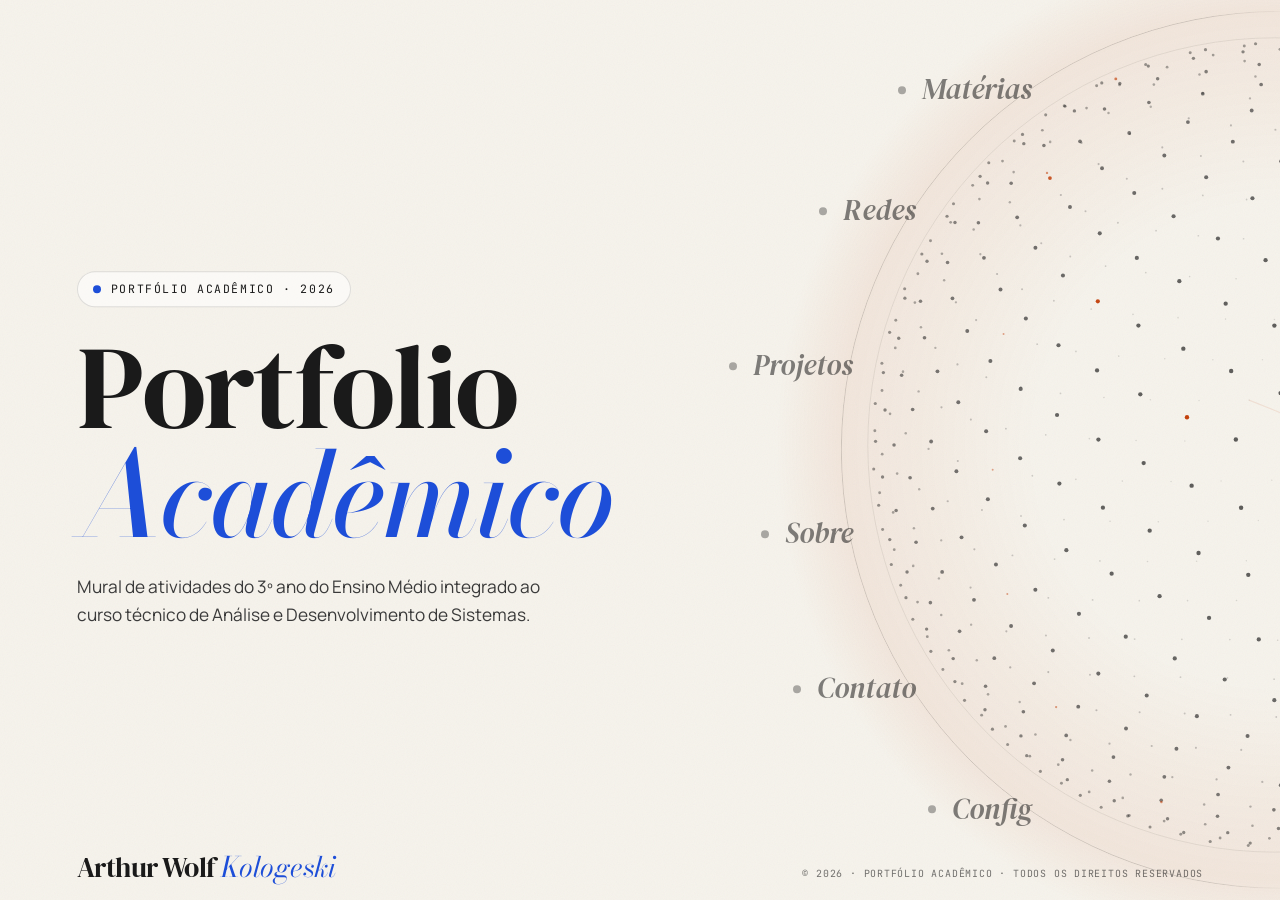
==== commit 27a68e6b: "alterações área sobre e design" ====
--- a/index.html
+++ b/index.html
@@ -170,13 +170,20 @@
       <h2 class="reveal">Sobre <em>mim</em></h2>
     </div>
     <div class="sobre-grid">
-      <p class="reveal sobre-text">Sou Arthur Wolf Kologeski, estudante do 3º ano do Ensino Médio integrado ao curso técnico de Análise e Desenvolvimento de Sistemas.</p>
-      <p class="reveal sobre-text">Este portfólio reúne atividades das quatro áreas do conhecimento e do curso técnico, organizadas por matéria.</p>
-      <dl class="facts reveal">
-        <dt>nome</dt><dd>Arthur Wolf Kologeski</dd>
-        <dt>formação</dt><dd>Ensino Médio integrado · Técnico em ADS</dd>
-        <dt>ano</dt><dd>3º ano · 2026</dd>
-      </dl>
+      <!-- Lado esquerdo: 1 foto -->
+      <div class="about-photo reveal">
+        <img src="sobreimg.jpg" alt="Foto de Arthur Wolf Kologeski" class="about-photo-img" />
+      </div>
+
+      <!-- Lado direito: textos -->
+      <div class="about-text reveal">
+        <p class="sobre-text">Olá! Meu nome é <strong>Arthur Wolf Kologeski</strong>, sou natural de Porto Alegre (RS) e atualmente estou construindo minha trajetória no universo da tecnologia.</p>
+        <p class="sobre-text">Sou apaixonado por programação, música e inovação. Tenho grande interesse pelo desenvolvimento de software, especialmente aplicações web, inteligência artificial e engenharia de IA. Gosto de transformar ideias em projetos reais, explorar novas tecnologias e entender como as coisas funcionam por trás do código.</p>
+        <p class="sobre-text">Minha jornada na programação é movida pela curiosidade e pela vontade constante de aprender, experimentar e evoluir. Tenho experiência com tecnologias como JavaScript, HTML, CSS, SQL e PostgreSQL, e estou sempre buscando expandir meus conhecimentos em desenvolvimento e inteligência artificial.</p>
+        <p class="sobre-text">Fora do mundo da tecnologia, gosto de futebol, música, jogos — especialmente os de cartas — e de conhecer pessoas novas. Acredito que criatividade, colaboração e curiosidade são tão importantes quanto conhecimento técnico.</p>
+        <p class="sobre-text"><strong>Sempre aprendendo, construindo e buscando ir além do convencional.</strong></p>
+      </div>
+
     </div>
   </section>
 
--- a/index.css
+++ b/index.css
@@ -1288,9 +1288,66 @@
 .sq-n { font-family: var(--font-mono); font-size: 0.8rem; color: var(--ink); }
 
 /* sobre */
-.sobre-grid { display: grid; grid-template-columns: 1.2fr 1fr; gap: 28px 48px; align-items: start; }
-.sobre-text { font-size: 1.15rem; color: var(--ink-soft); max-width: 60ch; }
-.sobre-grid .facts { margin-top: 0; grid-column: 1 / -1; font-size: 0.8rem; }
+.sobre-grid { display: grid; grid-template-columns: 340px 1fr; gap: 48px 60px; align-items: start; }
+.sobre-text {
+  font-size: 1.15rem;
+  color: var(--ink-soft);
+  max-width: 60ch;
+  letter-spacing: normal;      /* remove espaçamento forçado entre letras */
+  text-transform: none;        /* evita maiúsculas forçadas no texto longo */
+  line-height: 1.7;            /* espaço entre linhas para leitura confortável */
+}
+.sobre-text strong {
+  letter-spacing: normal;
+  text-transform: none;
+}
+.sobre-grid .facts { grid-column: 1 / -1; font-size: 0.8rem; margin-top: 24px; }
+.sobre-grid .facts dt,
+.sobre-grid .facts dd {
+  letter-spacing: normal;
+  text-transform: none;
+  font-family: var(--font-body);
+}
+.sobre-grid .facts dt {
+  color: var(--muted);
+  font-size: 0.72rem;
+  text-transform: uppercase;
+  letter-spacing: 0.1em;
+}
+.sobre-grid .facts dd {
+  color: var(--ink);
+  margin-bottom: 8px;
+}
+
+/* ---------- foto lateral da seção Sobre ---------- */
+.about-photo {
+  display: flex;
+  justify-content: center;
+  align-items: center;
+}
+
+.about-photo-img {
+  width: 100%;
+  max-width: 420px;
+  height: auto;
+  border-radius: var(--radius);
+  object-fit: cover;
+  border: 1px solid var(--line);
+  box-shadow: var(--shadow-lg);
+  display: block;
+}
+
+/* responsivo: no mobile a foto fica acima dos textos */
+@media (max-width: 900px) {
+  .sobre-grid {
+    grid-template-columns: 1fr;
+    gap: 32px 0;
+  }
+  .about-photo {
+    max-width: 260px;
+    margin: 0 auto;
+  }
+}
 
 /* config: quadrados com ícone */
 .cfg-grid {
